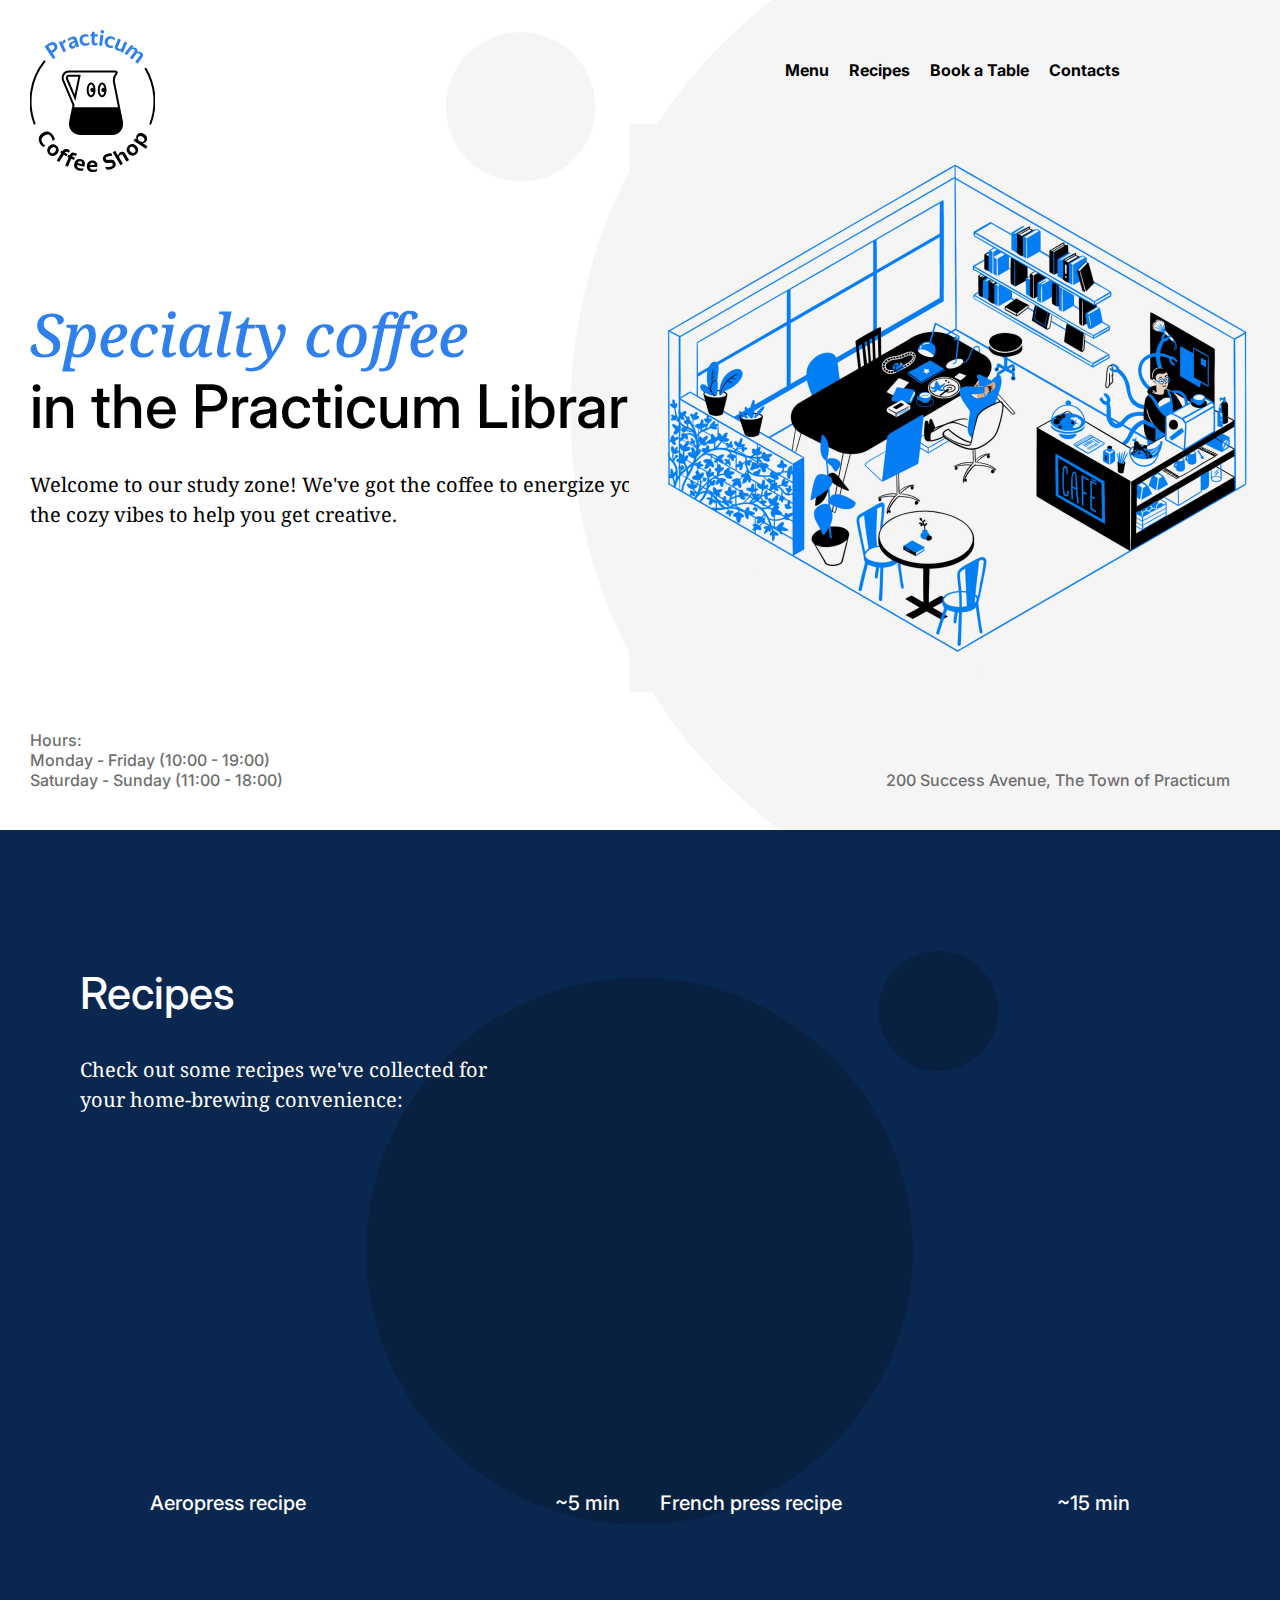
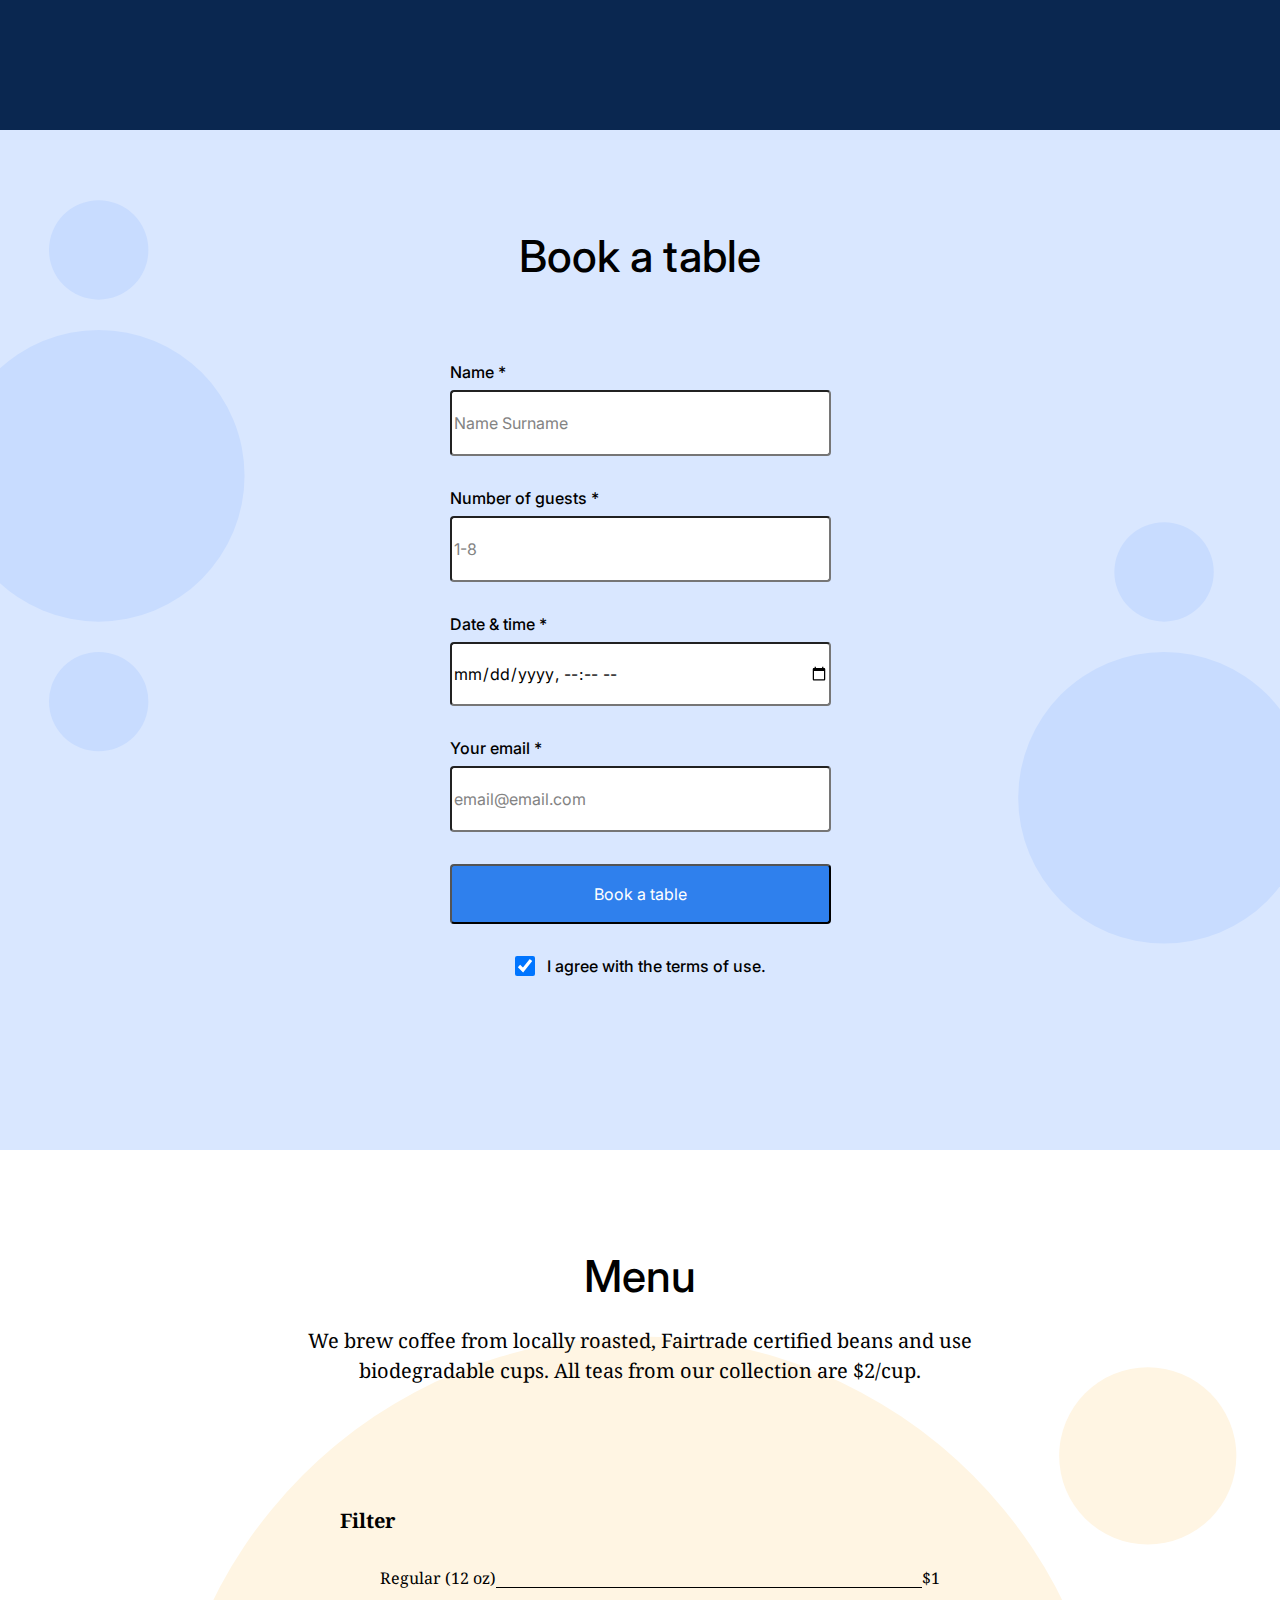
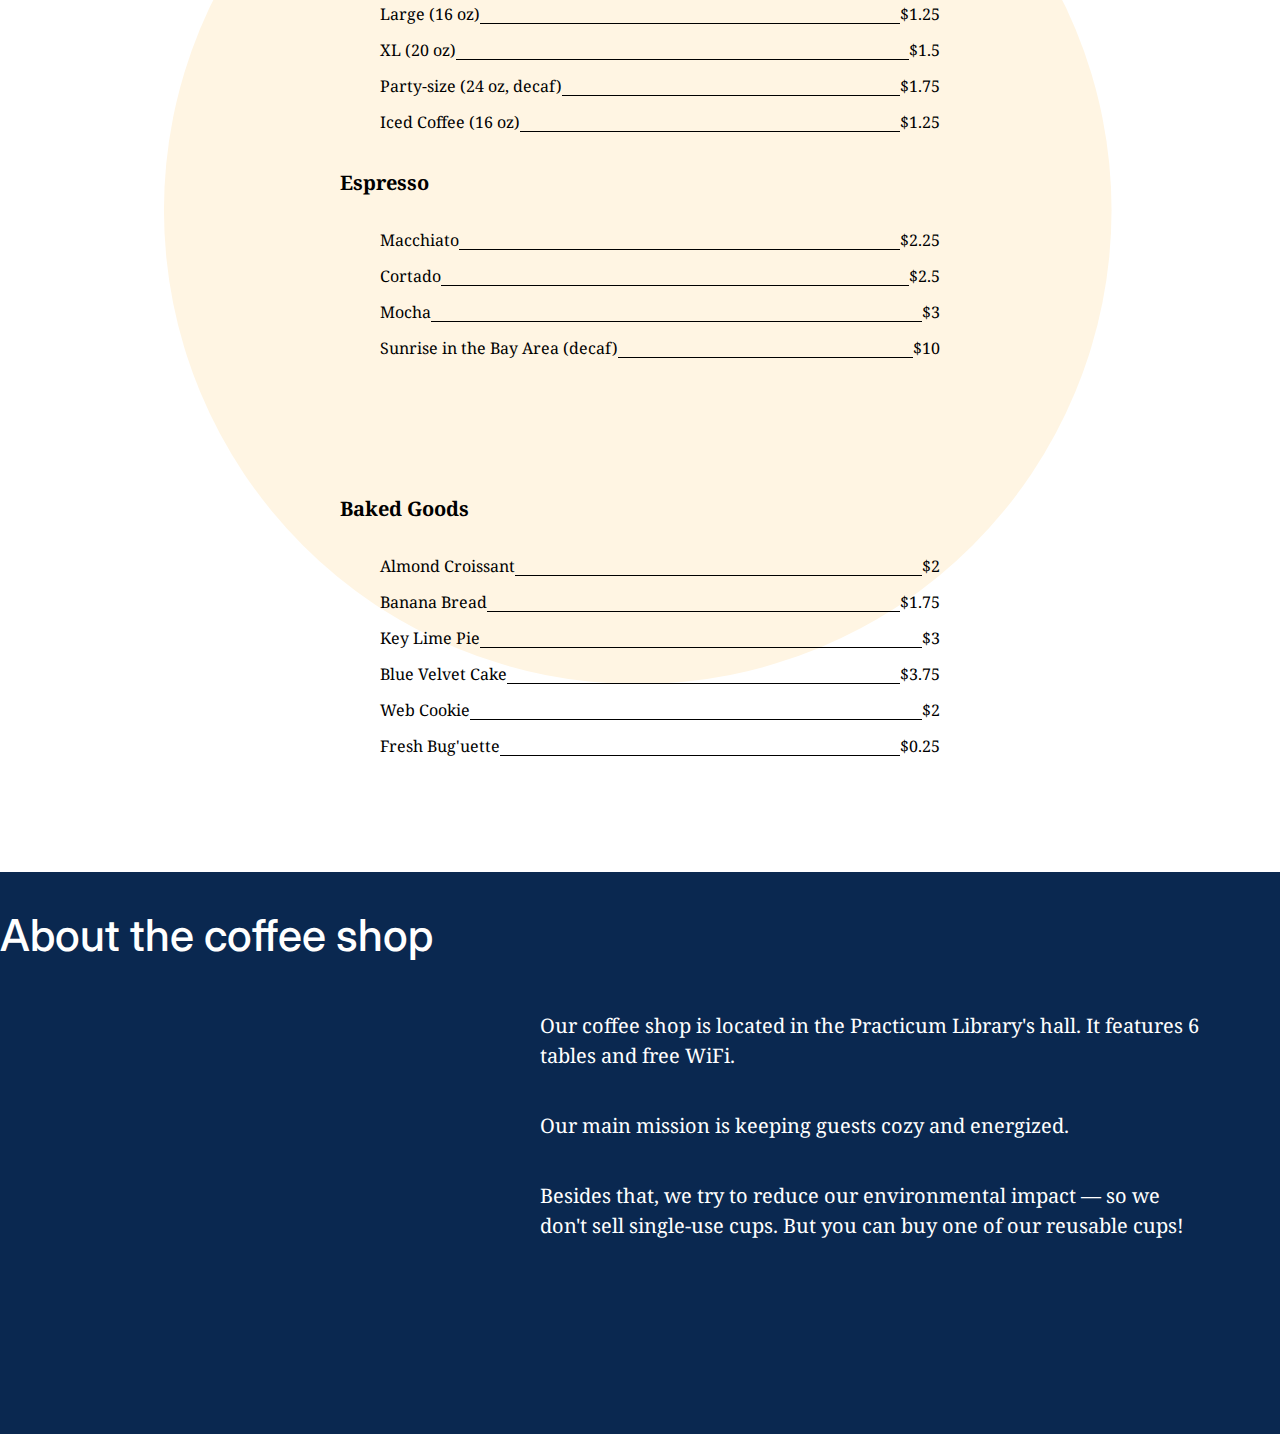
==== index.html @ 9064884d "Add about.css to project" ====
<!DOCTYPE html>
<html lang="en">
  <head>
    <meta charset="UTF-8" />
    <meta http-equiv="X-UA-Compatible" content="IE=edge" />
    <meta name="viewport" content="width=device-width, initial-scale=1.0" />
    <meta name="author" content="Kif Francis" />
    <meta name="description" content="Coffeshop website for the library" />
    <meta name="keywords" content="Coffee, Library, Tutorials" />
    <link rel="stylesheet" type="text/css" href="pages/index.css" />
    <link rel="icon" type="image/x-icon" href="./favicon.ico" />
    <link rel="preconnect" href="https://fonts.googleapis.com" />
    <link rel="preconnect" href="https://fonts.gstatic.com" crossorigin />
    <link
      href="https://fonts.googleapis.com/css2?family=Inter:wght@400;500;700&family=Noto+Serif:ital@0;1&display=swap"
      rel="stylesheet"
    />
    <title>Practicum Coffee Shop</title>
  </head>
  <body>
    <div class="page">
      <header class="header">
        <nav class="nav">
          <img
            src="./images/logo_coffee_shop.svg"
            alt="Coffee Shop Logo"
            class="logo"
          />
          <ul class="nav__links">
            <li><a href="#menu" class="nav__link">Menu</a></li>
            <li><a href="#recipes" class="nav__link">Recipes</a></li>
            <li><a href="#reservation" class="nav__link">Book a Table</a></li>
            <li><a href="#about" class="nav__link">Contacts</a></li>
          </ul>
        </nav>
        <h1 class="header__title">
          <span class="header__span-accent">Specialty&nbsp;coffee</span> in the
          Practicum Library
        </h1>
        <p class="header__description">
          Welcome to our study zone! We've got the coffee to energize you and
          the cozy vibes to help you get creative.
        </p>
        <img
          class="header__image"
          alt="Drawing of Specialty Cafe in Blue and Black"
          src="./images/inside_coffee_shop.png"
        />
        <div class="header__footer">
          <div class="header__hours">
            <p class="header__paragraph">Hours:</p>
            <p class="header__paragraph">Monday - Friday (10:00 - 19:00)</p>
            <p class="header__paragraph">Saturday - Sunday (11:00 - 18:00)</p>
          </div>
          <div class="header__address"></div>
          <p class="header__paragraph">
            200 Success Avenue, The Town of Practicum
          </p>
        </div>
      </header>
      <main class="content">
        <section class="recipes" id="recipes">
          <h2 class="recipes__title">Recipes</h2>
          <p class="recipes__subtitle">
            Check out some recipes we've collected for your home-brewing
            convenience:
          </p>

          <div class="recipes__videos">
            <div class="recipes__content">
              <iframe
                class="recipes__iframe"
                width="470"
                height="273"
                src="https://www.youtube.com/embed/j6VlT_jUVPc"
                allowfullscreen
              ></iframe>
              <div class="recipes__video-captions">
                <p class="recipes__video-caption">Aeropress recipe</p>
                <p class="recipes__video-caption">~5 min</p>
              </div>
            </div>
            <div class="recipes__content">
              <iframe
                class="recipes__iframe"
                width="470"
                height="273"
                src="https://www.youtube.com/embed/st571DYYTR8"
                allowfullscreen
              ></iframe>
              <div class="recipes__video-captions">
                <p class="recipes__video-caption">French press recipe</p>
                <p class="recipes__video-caption">~15 min</p>
              </div>
            </div>
          </div>
        </section>

        <section class="reservation" id="reservation">
          <h2 class="reservation__title">Book a table</h2>
          <form class="form reservation__form">
            <fieldset class="form__fieldset">
              <label for="name" class="form__label">Name *</label>
              <input
                class="form__input"
                type="text"
                id="name"
                name="name"
                placeholder="Name Surname"
                required
              />
            </fieldset>

            <fieldset class="form__fieldset">
              <label for="number_of_guests" class="form__label"
                >Number of guests *</label
              >
              <input
                class="form__input"
                type="number"
                id="number_of_guests"
                name="number_of_guests"
                min="1"
                max="8"
                placeholder="1-8"
                required
              />
            </fieldset>
            <fieldset class="form__fieldset">
              <label for="datetime" class="form__label">Date & time *</label>
              <input
                id="datetime"
                name="datetime"
                type="datetime-local"
                class="form__input"
                required
              />
            </fieldset>
            <fieldset class="form__fieldset">
              <label for="email" class="form__label">Your email *</label>
              <input
                class="form__input"
                type="email"
                id="email"
                name="email"
                placeholder="email@email.com"
                required
              />
            </fieldset>
            <fieldset class="form__fieldset">
              <button type="submit" class="form__button">Book a table</button>
            </fieldset>
            <fieldset class="form__fieldset">
              <label
                for="agree_terms_of_use"
                class="form__label form__label_type_checkbox"
                ><input
                  type="checkbox"
                  class="form__checkbox"
                  id="agree_terms_of_use"
                  name="agree_terms_of_use"
                  checked
                />
                I agree with the terms of use.
              </label>
            </fieldset>
          </form>
        </section>

        <section class="menu" id="menu">
          <h2 class="menu__title menu__titles">Menu</h2>
          <p class="menu__subtitle menu__titles">
            We brew coffee from locally roasted, Fairtrade certified beans and
            use biodegradable cups. All teas from our collection are $2/cup.
          </p>
          <div class="menu__cards">
            <div class="card">
              <h3 class="card__title">Filter</h3>
              <ul>
                <li class="card__list-item">
                  Regular (12 oz)
                  <span class="card__list-divider"></span>
                  $1
                </li>
                <li class="card__list-item">
                  Large (16 oz) <span class="card__list-divider"></span>
                  $1.25
                </li>
                <li class="card__list-item">
                  XL (20 oz) <span class="card__list-divider"></span>
                  $1.5
                </li>
                <li class="card__list-item">
                  Party-size (24 oz, decaf)
                  <span class="card__list-divider"></span>
                  $1.75
                </li>
                <li class="card__list-item">
                  Iced Coffee (16 oz) <span class="card__list-divider"></span>
                  $1.25
                </li>
              </ul>
            </div>
            <div class="card">
              <h3 class="card__title">Espresso</h3>
              <ul>
                <li class="card__list-item">
                  Macchiato<span class="card__list-divider"></span>
                  $2.25
                </li>
                <li class="card__list-item">
                  Cortado<span class="card__list-divider"></span>
                  $2.5
                </li>
                <li class="card__list-item">
                  Mocha<span class="card__list-divider"></span>
                  $3
                </li>
                <li class="card__list-item">
                  Sunrise in the Bay Area (decaf)<span
                    class="card__list-divider"
                  ></span>
                  $10
                </li>
              </ul>
            </div>
            <div class="card">
              <h3 class="card__title">Baked Goods</h3>
              <ul>
                <li class="card__list-item">
                  Almond Croissant <span class="card__list-divider"></span>
                  $2
                </li>
                <li class="card__list-item">
                  Banana Bread <span class="card__list-divider"></span>
                  $1.75
                </li>
                <li class="card__list-item">
                  Key Lime Pie <span class="card__list-divider"></span>
                  $3
                </li>
                <li class="card__list-item">
                  Blue Velvet Cake<span class="card__list-divider"></span>
                  $3.75
                </li>
                <li class="card__list-item">
                  Web Cookie<span class="card__list-divider"></span>
                  $2
                </li>
                <li class="card__list-item">
                  Fresh Bug'uette<span class="card__list-divider"></span>
                  $0.25
                </li>
              </ul>
            </div>
          </div>
        </section>

        <section class="about" id="about">
          <h2 class="about__title">About the coffee shop</h2>
          <div class="about__content">
            <p class="about__paragraph">
              Our coffee shop is located in the Practicum Library's hall. It
              features 6 tables and free WiFi.
            </p>

            <p class="about__paragraph">
              Our main mission is keeping guests cozy and energized.
            </p>

            <p class="about__paragraph">
              Besides that, we try to reduce our environmental impact — so we
              don't sell single-use cups. But you can buy one of our reusable
              cups!
            </p>
          </div>
        </section>
      </main>
      <footer class="footer"></footer>
    </div>
  </body>
</html>
---- pages/index.css ----
@import url("../vendor/normalize.css");
@import url("../blocks/page.css");
@import url("../blocks/header.css");
@import url("../blocks/logo.css");
@import url("../blocks/nav.css");
@import url("../blocks/recipes.css");
@import url("../blocks/reservation.css");
@import url("../blocks/form.css");
@import url("../blocks/card.css");
@import url("../blocks/menu.css");
@import url("../blocks/about.css");
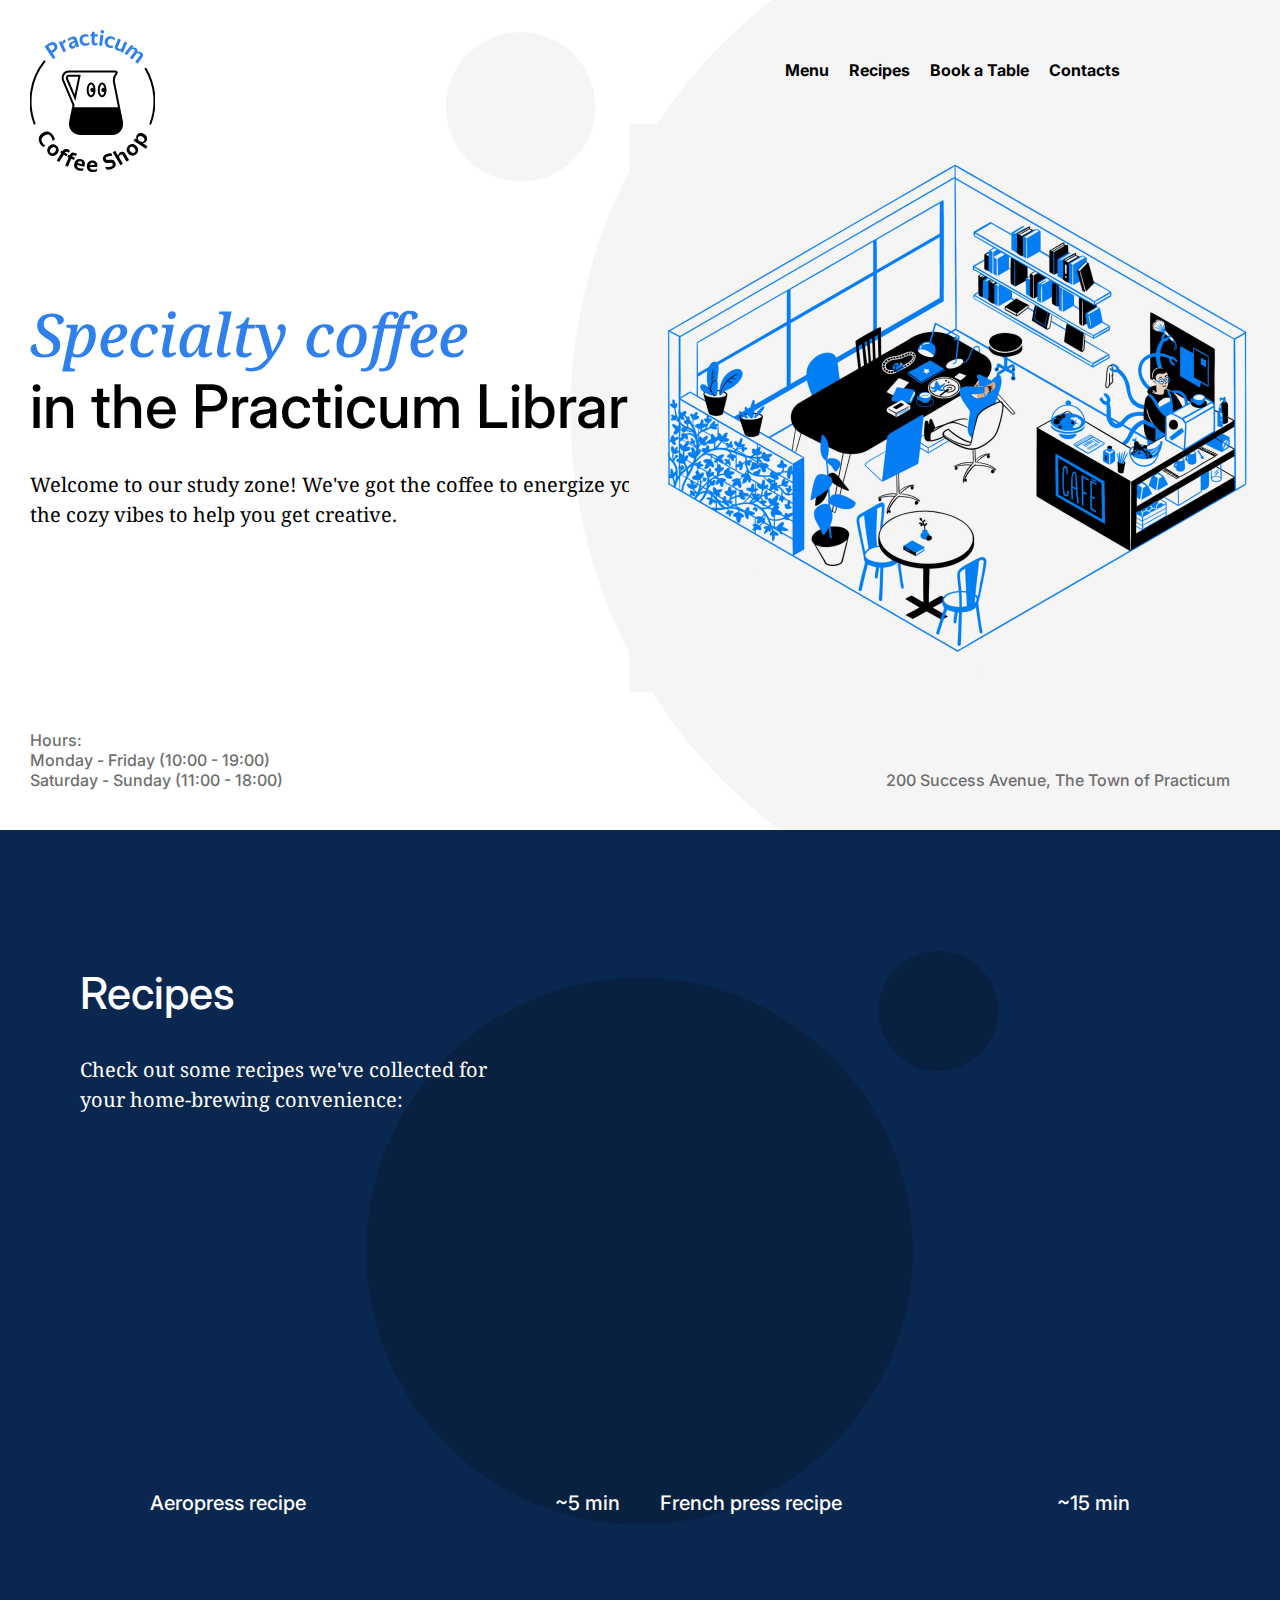
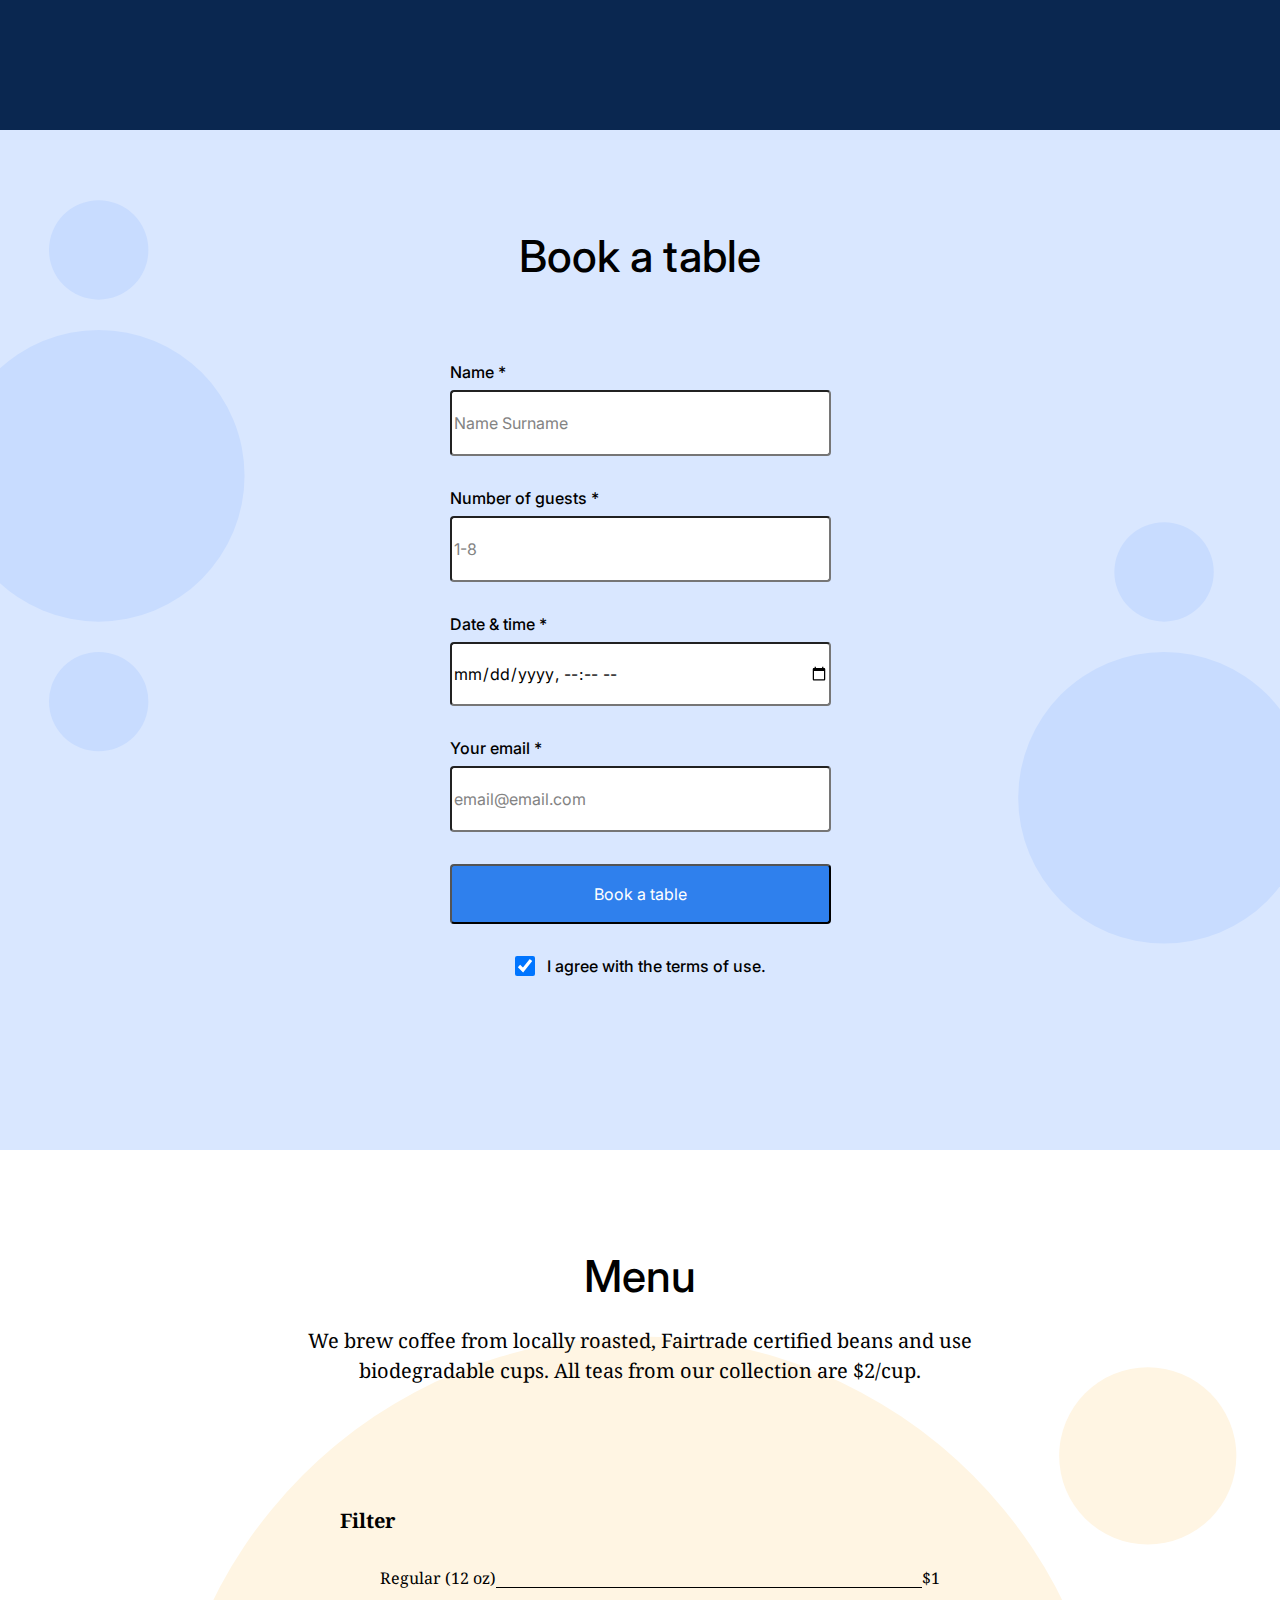
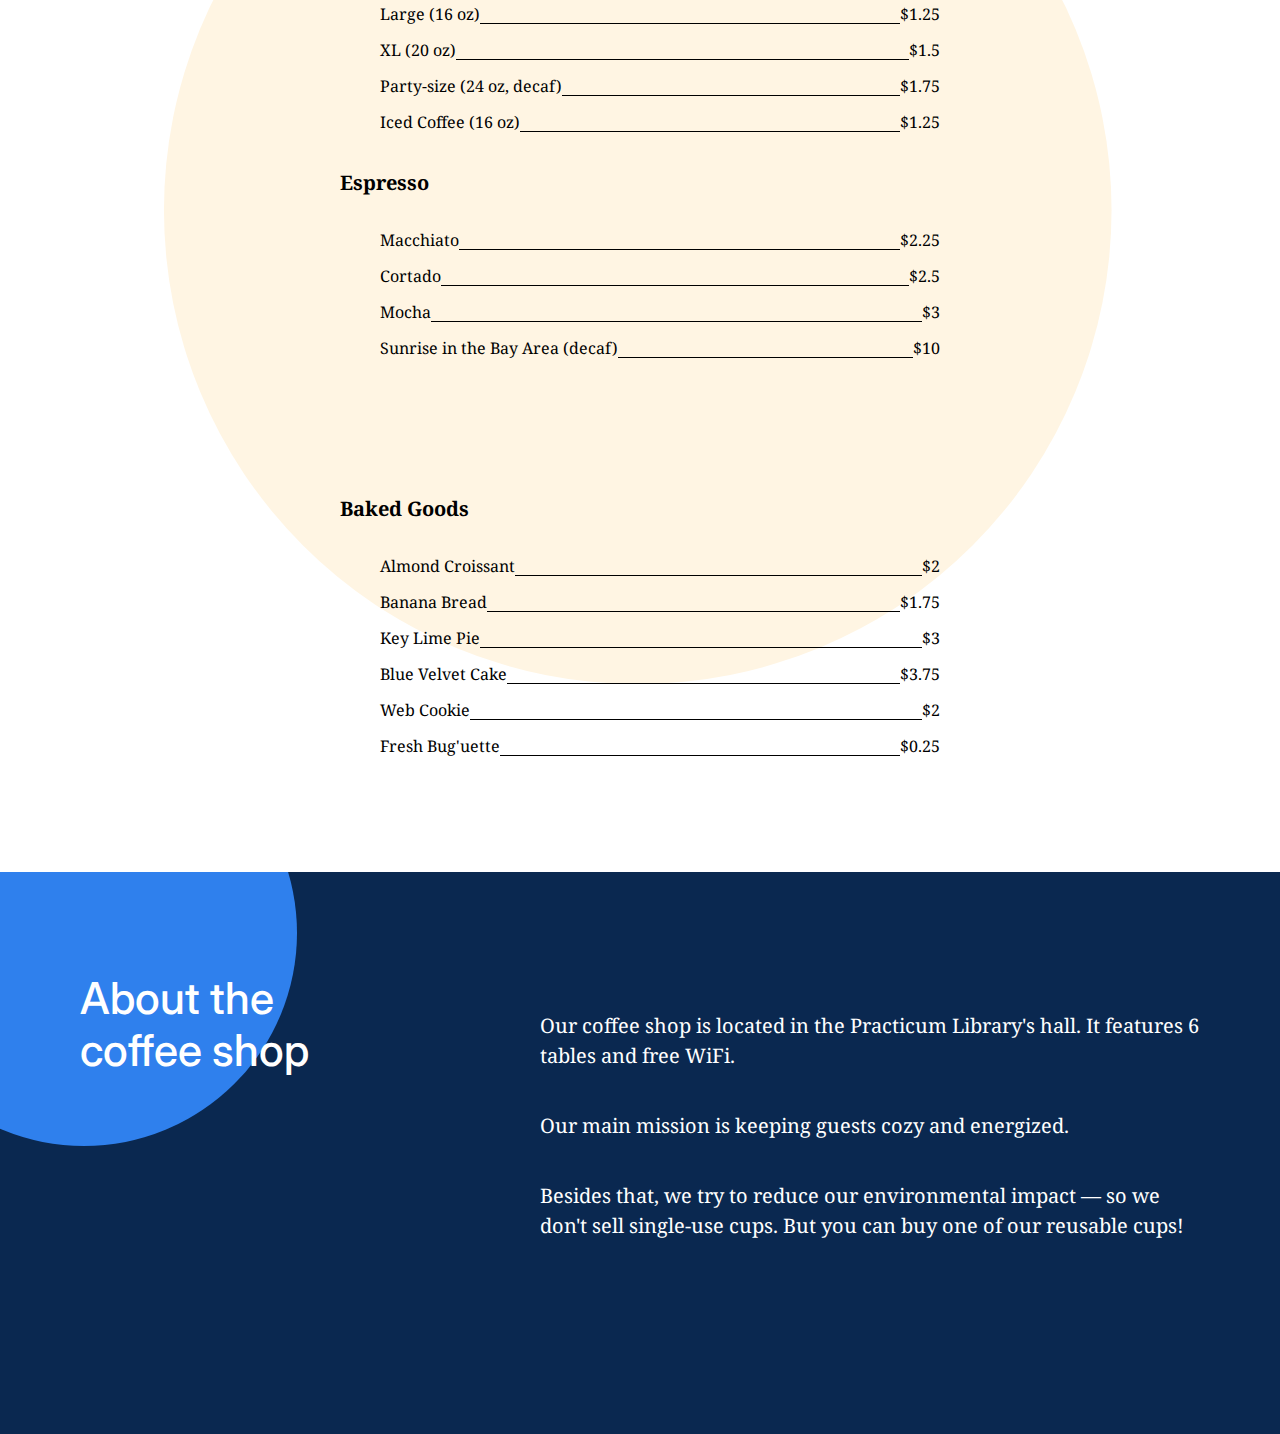
==== commit a9caec65: "Add blue circle to about.css" ====
--- a/index.html
+++ b/index.html
@@ -274,6 +274,7 @@
               cups!
             </p>
           </div>
+          <div class="about__circle"></div>
         </section>
       </main>
       <footer class="footer"></footer>
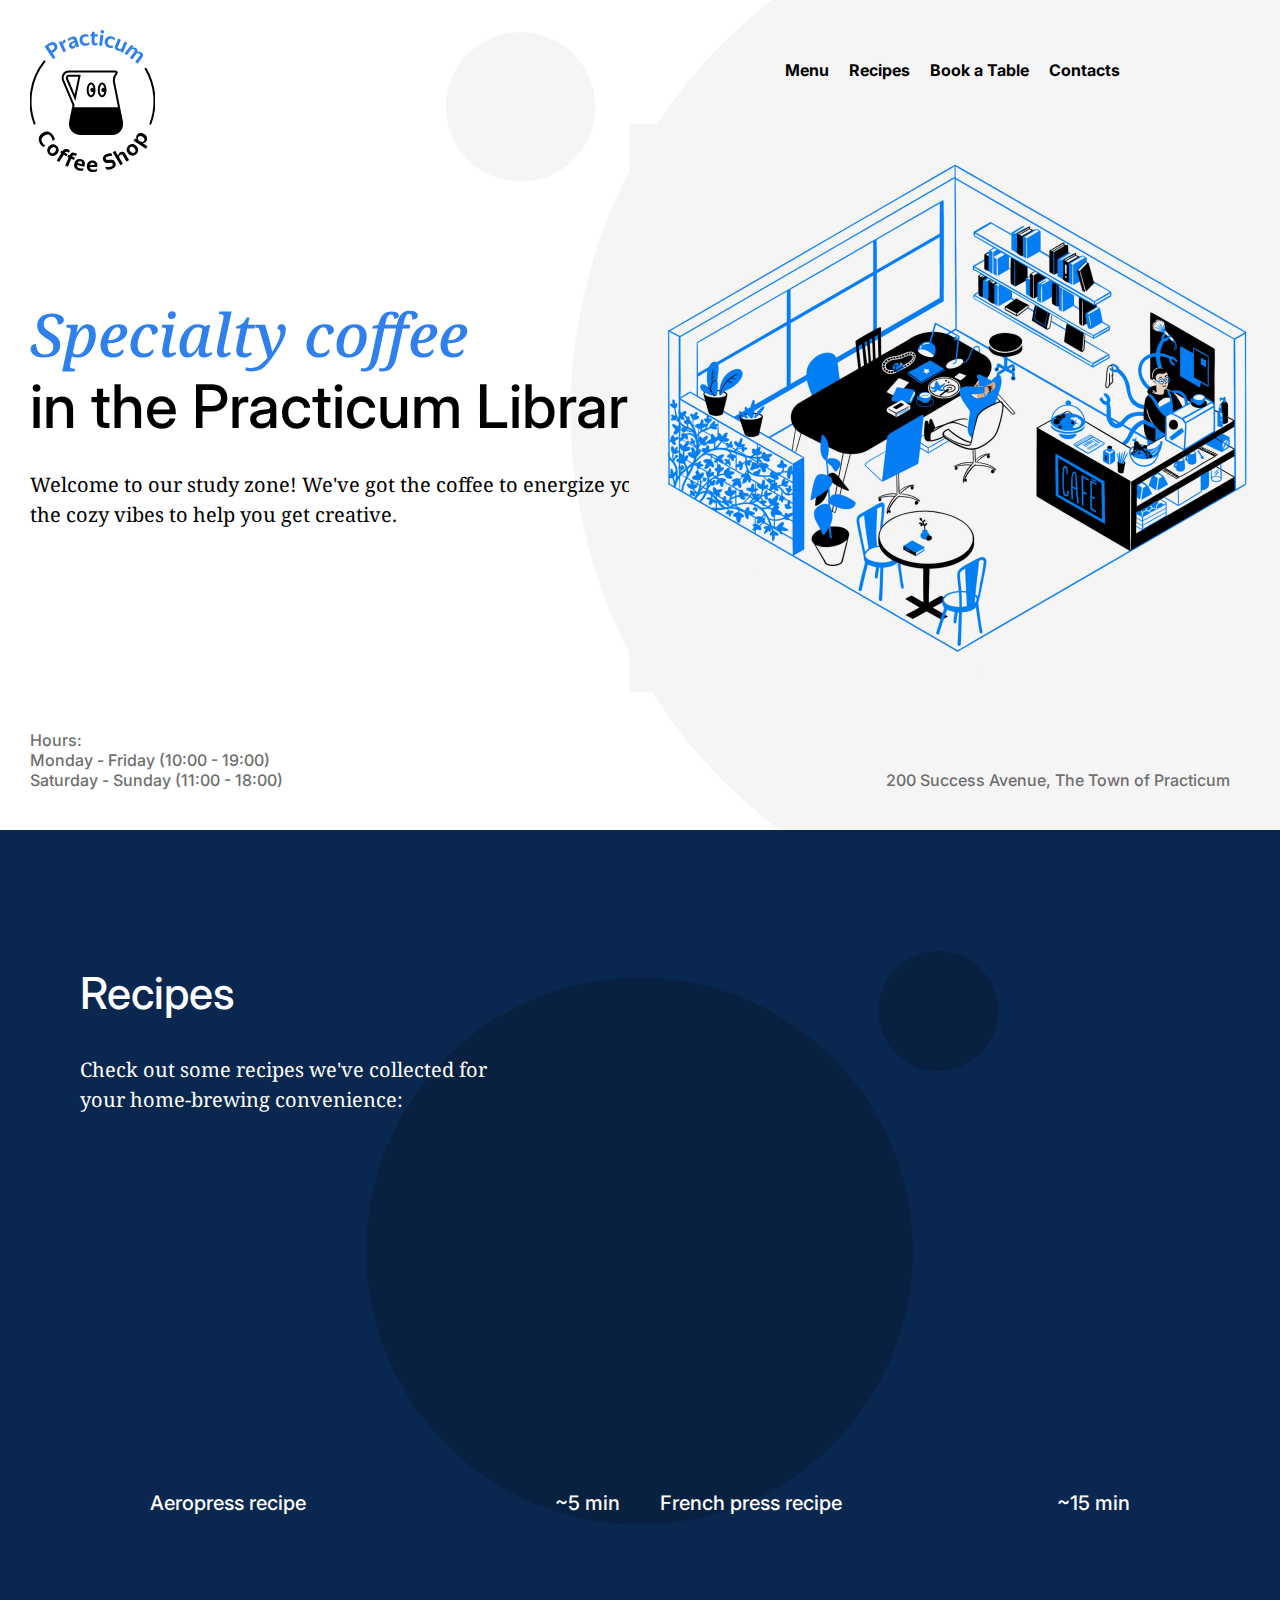
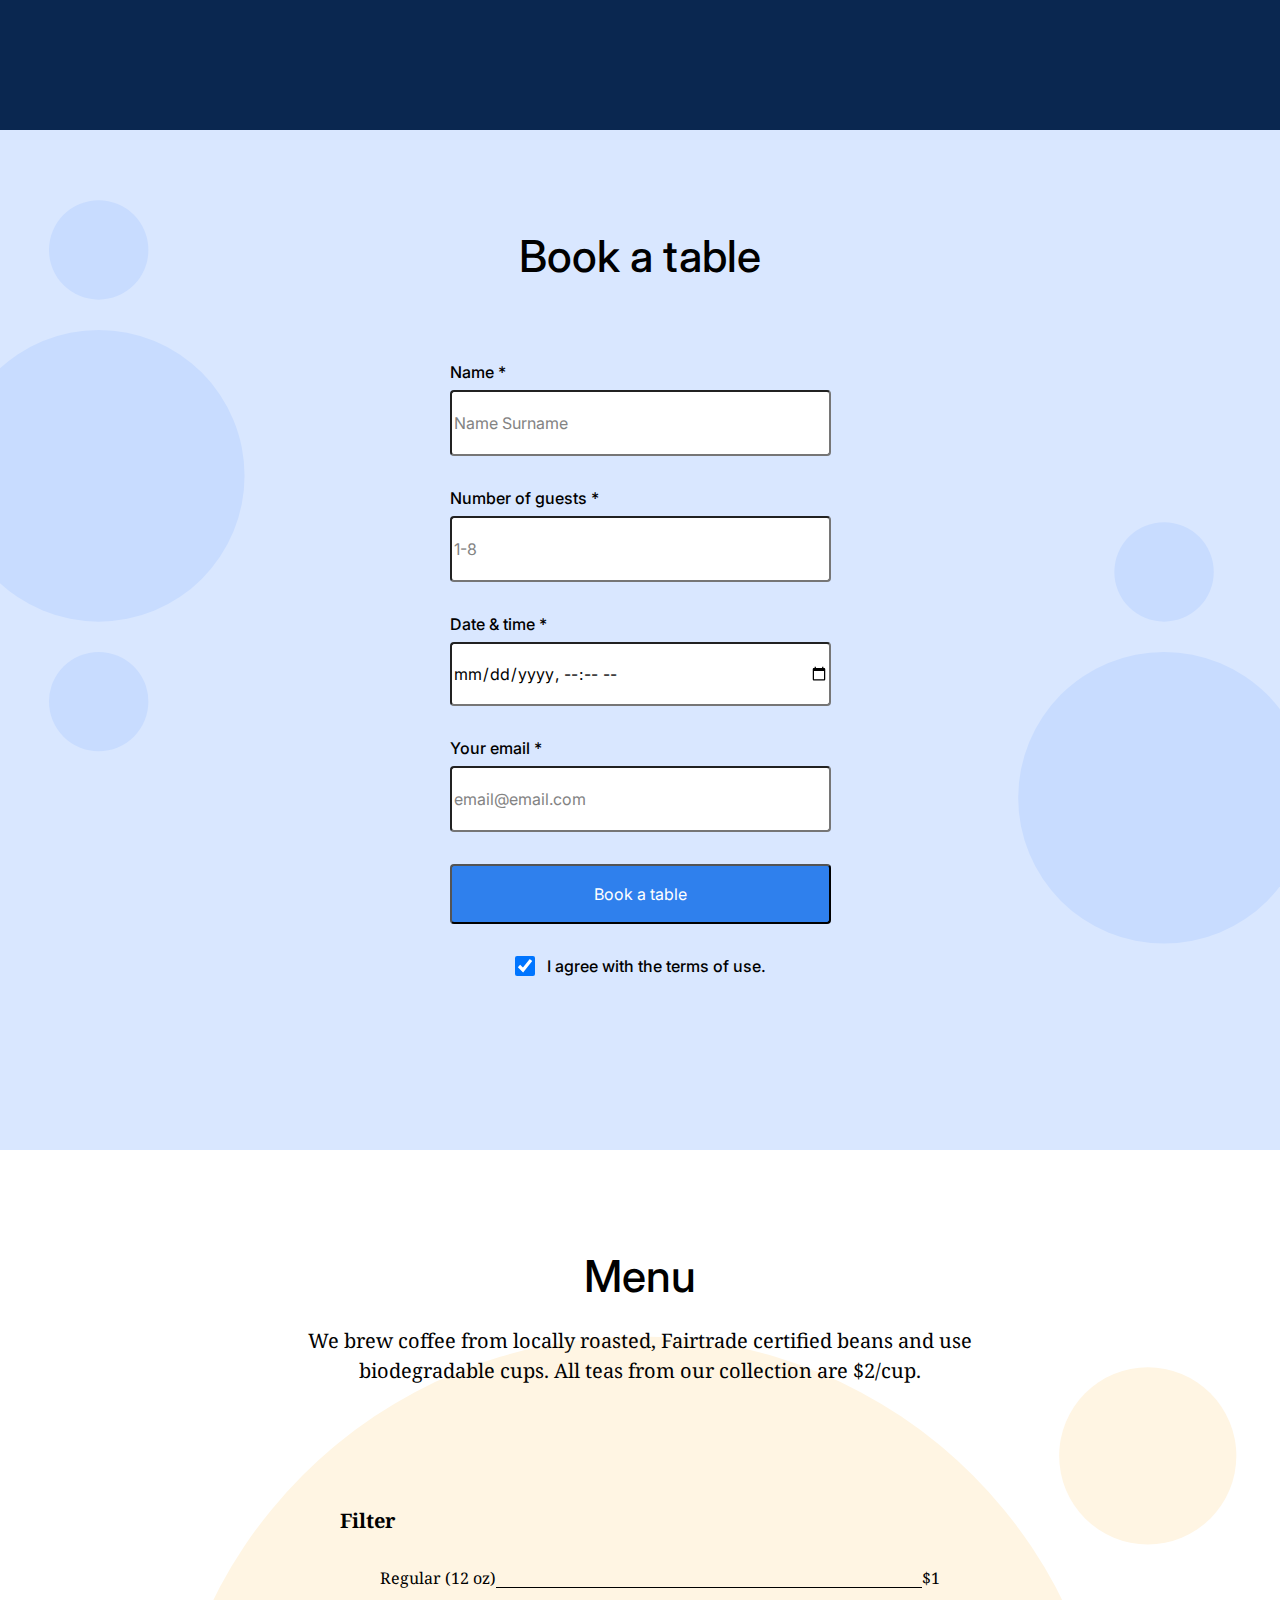
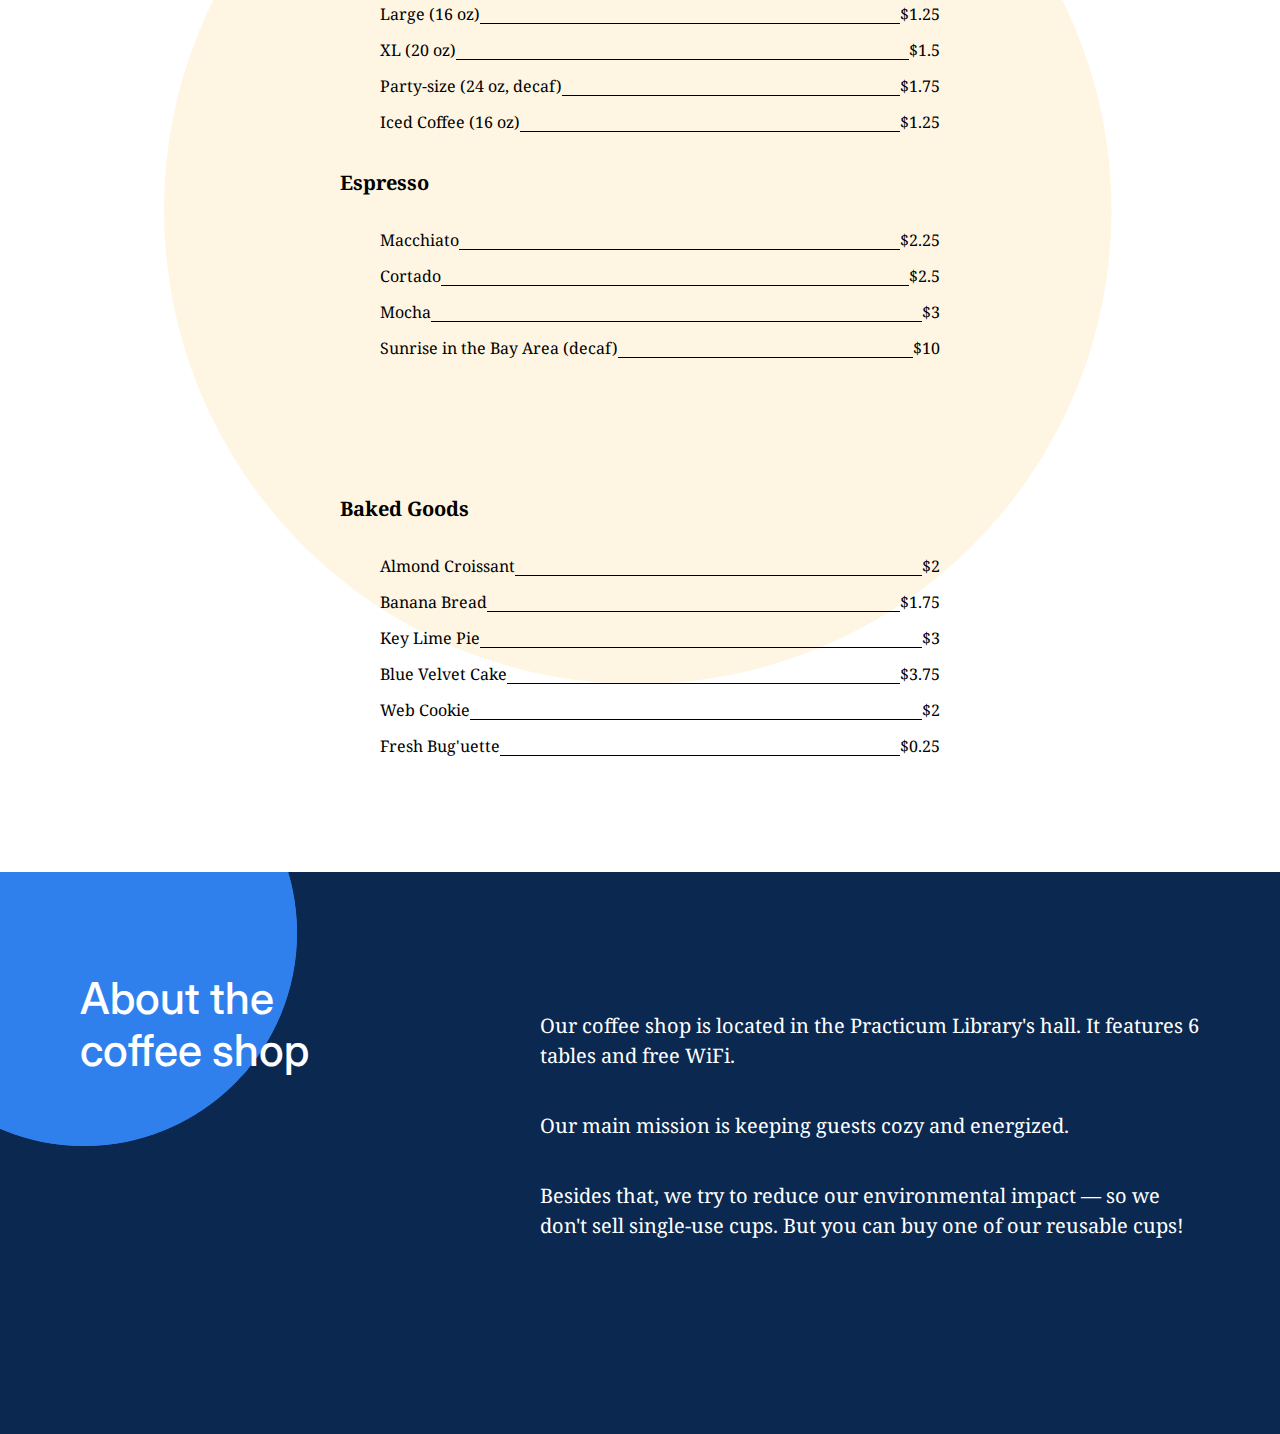
==== commit cf330c8f: "Add animation to blue circle on about page" ====
--- a/index.html
+++ b/index.html
@@ -275,6 +275,7 @@
             </p>
           </div>
           <div class="about__circle"></div>
+          <div class="about__circle about__circle_animation_blurred"></div>
         </section>
       </main>
       <footer class="footer"></footer>
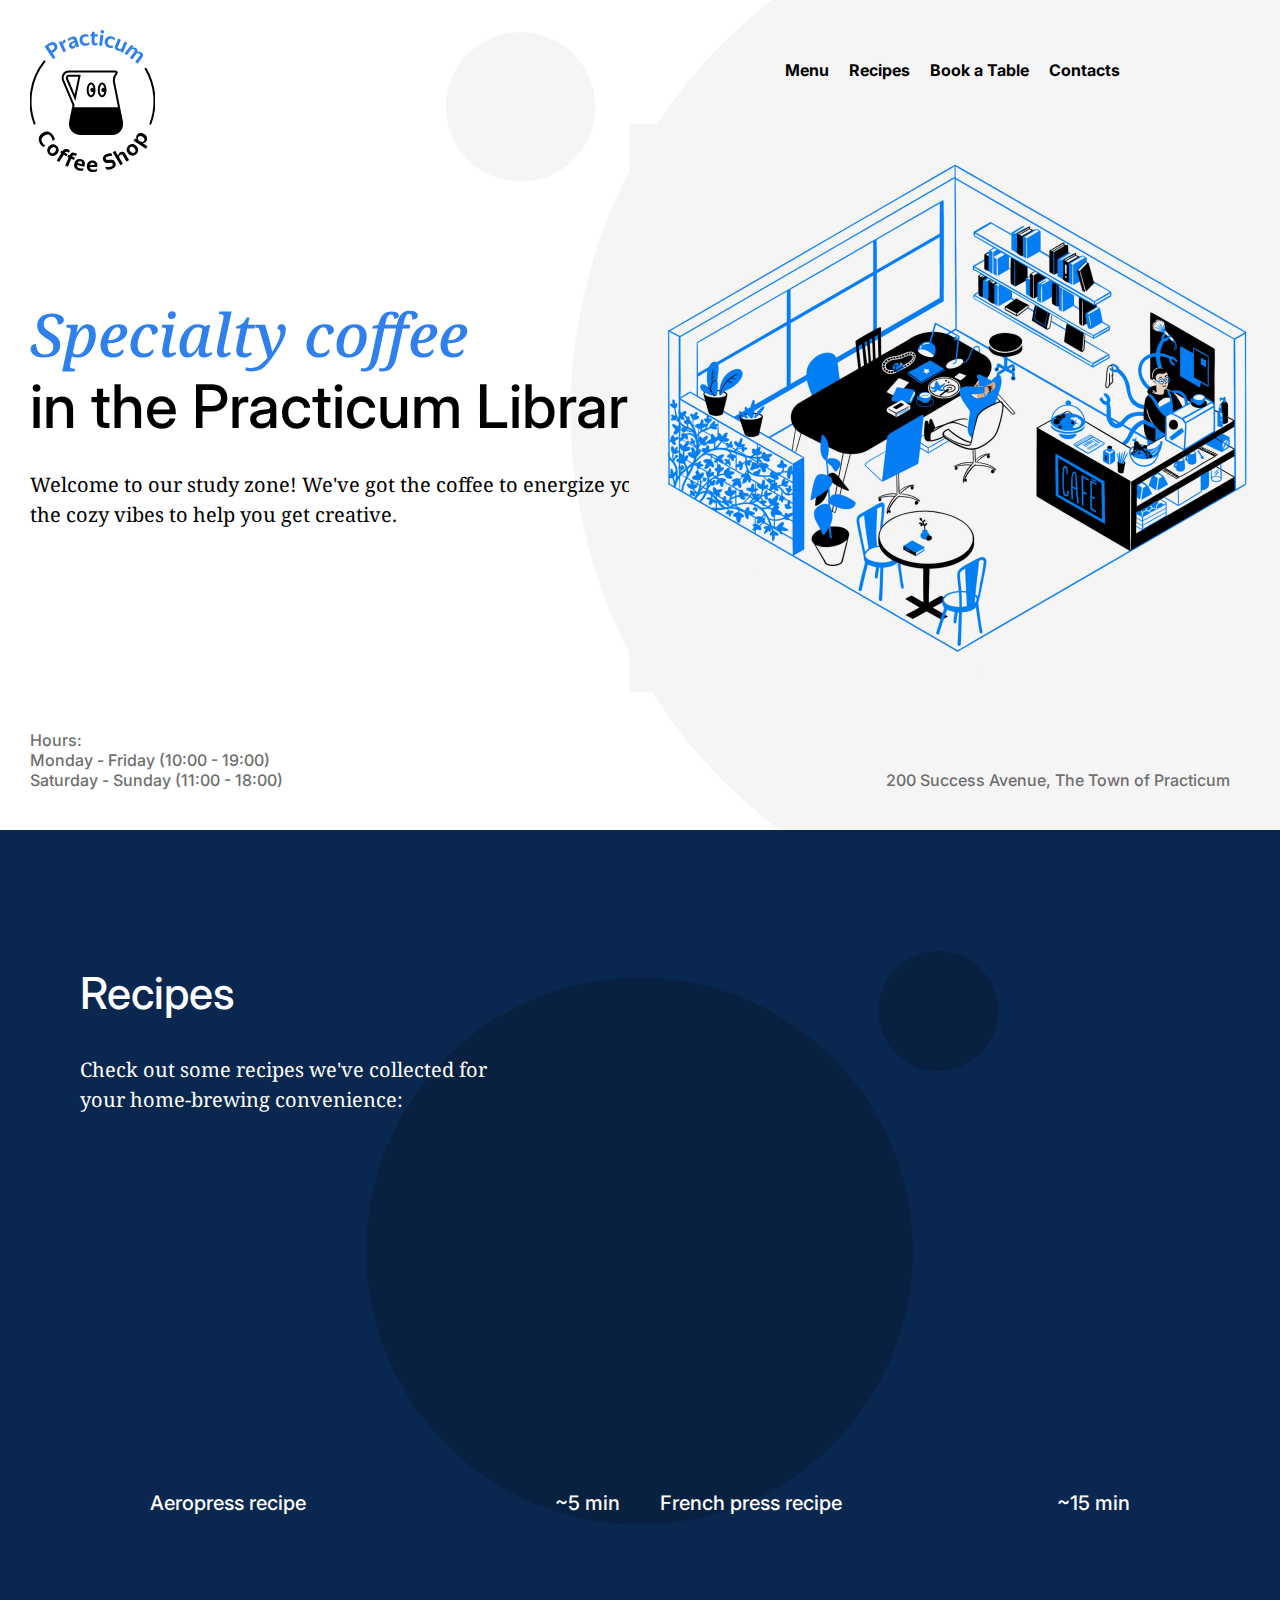
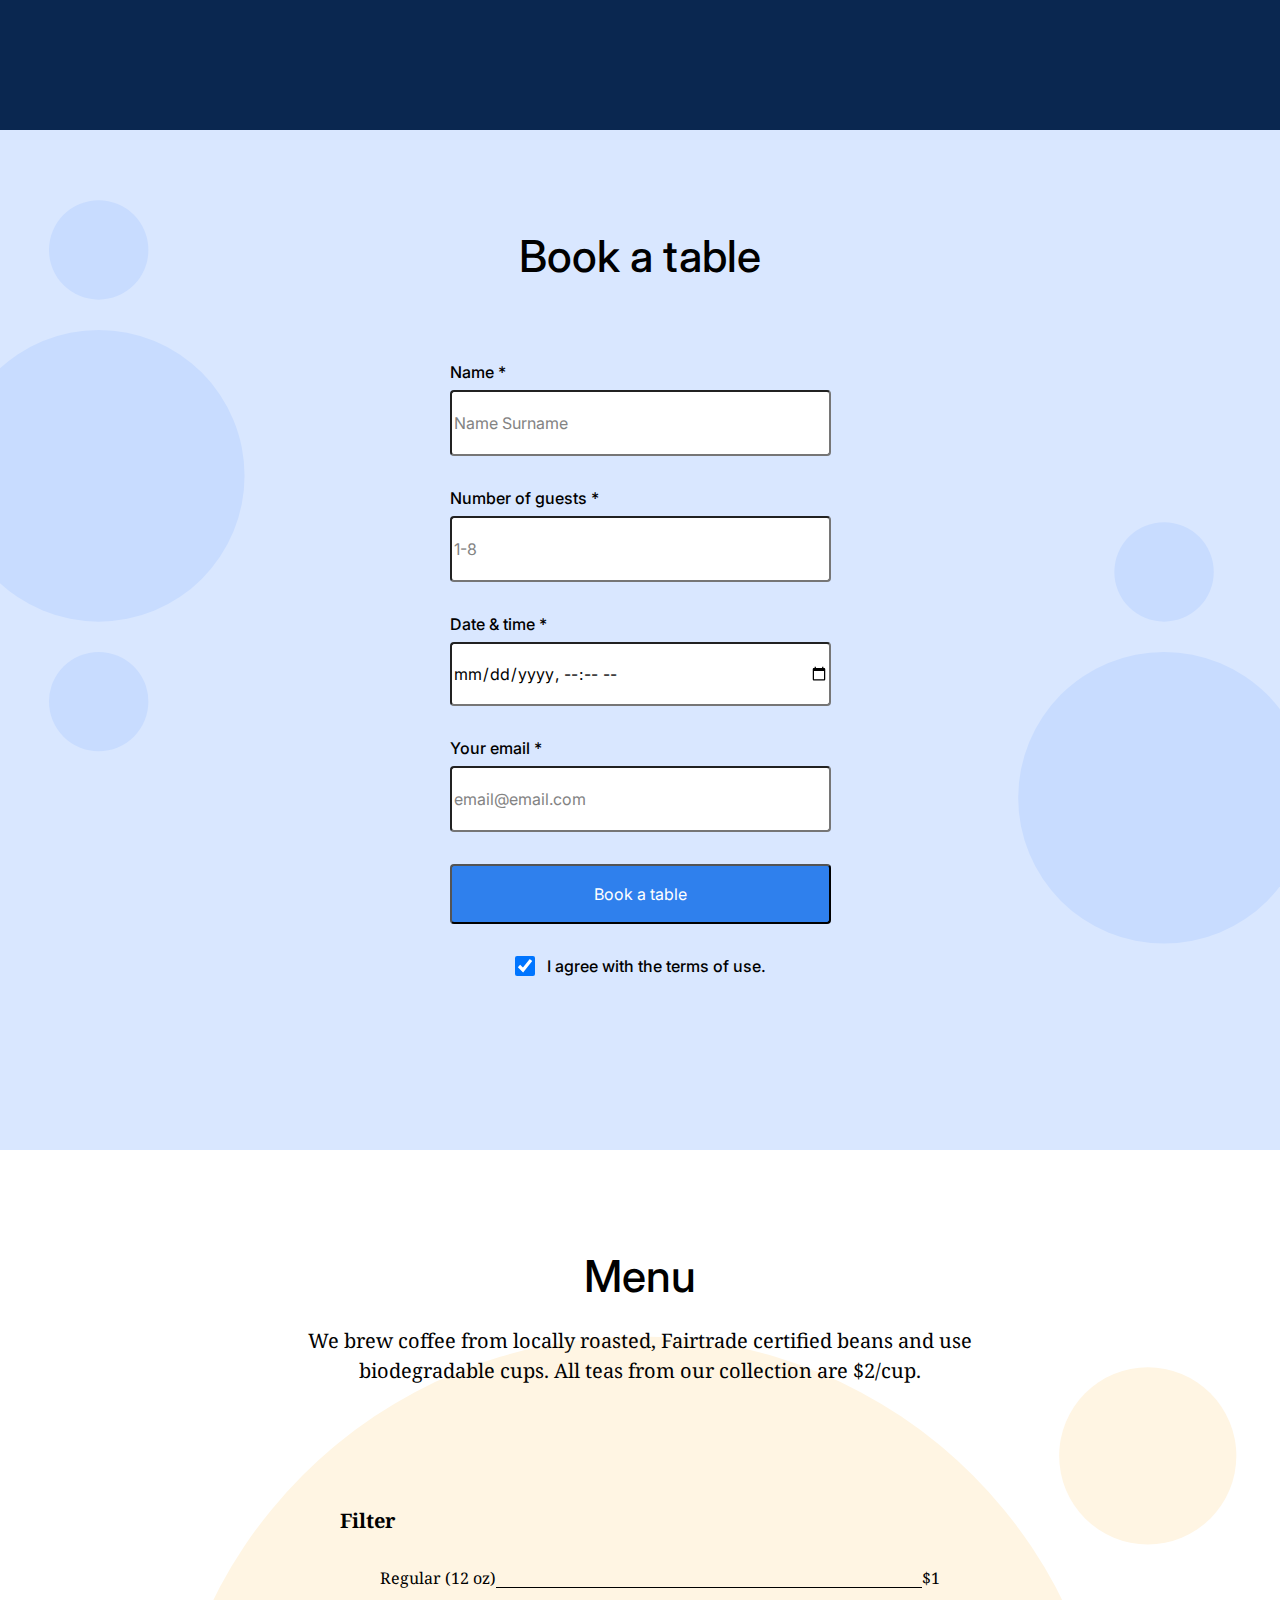
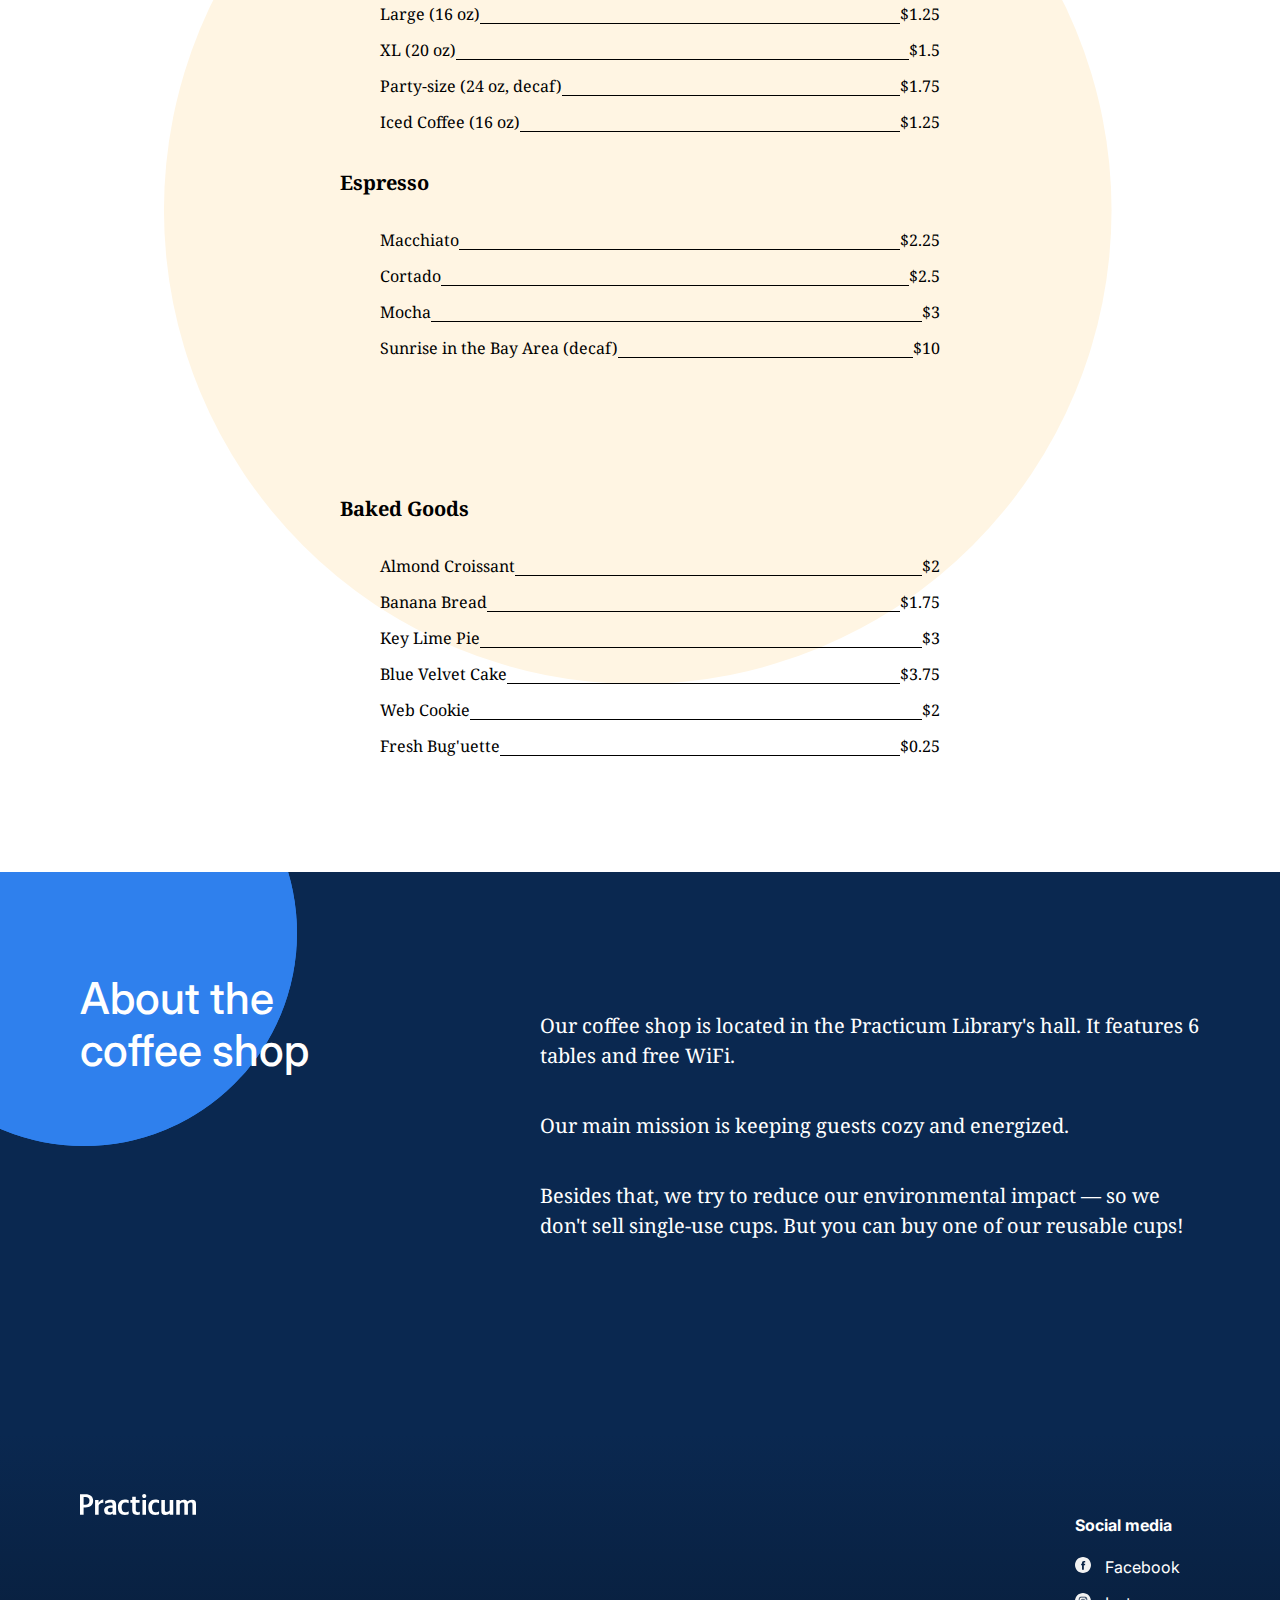
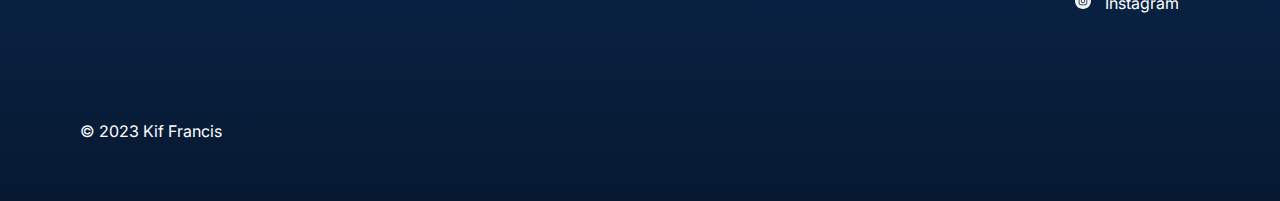
==== commit fd04017f: "Add footer to website" ====
--- a/index.html
+++ b/index.html
@@ -278,7 +278,38 @@
           <div class="about__circle about__circle_animation_blurred"></div>
         </section>
       </main>
-      <footer class="footer"></footer>
+
+      <footer class="footer" id="contacts">
+        <div class="footer__content">
+          <img
+            src="./images/practicum_logo.svg"
+            class="footer__logo"
+            alt="Practicum footer logo"
+          />
+          <div>
+            <h4 class="footer__social-heading">Social media</h4>
+            <ul class="footer__list">
+              <li class="footer__list-item">
+                <img
+                  src="./images/facebook_white.svg"
+                  class="footer__social-icon"
+                  alt="facebook icon"
+                />
+                <a href="#" class="footer__social-link">Facebook</a>
+              </li>
+              <li class="footer__list-item">
+                <img
+                  src="./images/instagram_white.svg"
+                  class="footer__social-icon"
+                  alt="instagram icon"
+                />
+                <a href="#" class="footer__social-link">Instagram</a>
+              </li>
+            </ul>
+          </div>
+        </div>
+        <p class="footer__copyright">&copy; 2023 Kif Francis</p>
+      </footer>
     </div>
   </body>
 </html>
--- a/pages/index.css
+++ b/pages/index.css
@@ -9,3 +9,4 @@
 @import url("../blocks/card.css");
 @import url("../blocks/menu.css");
 @import url("../blocks/about.css");
+@import url("../blocks/footer.css");
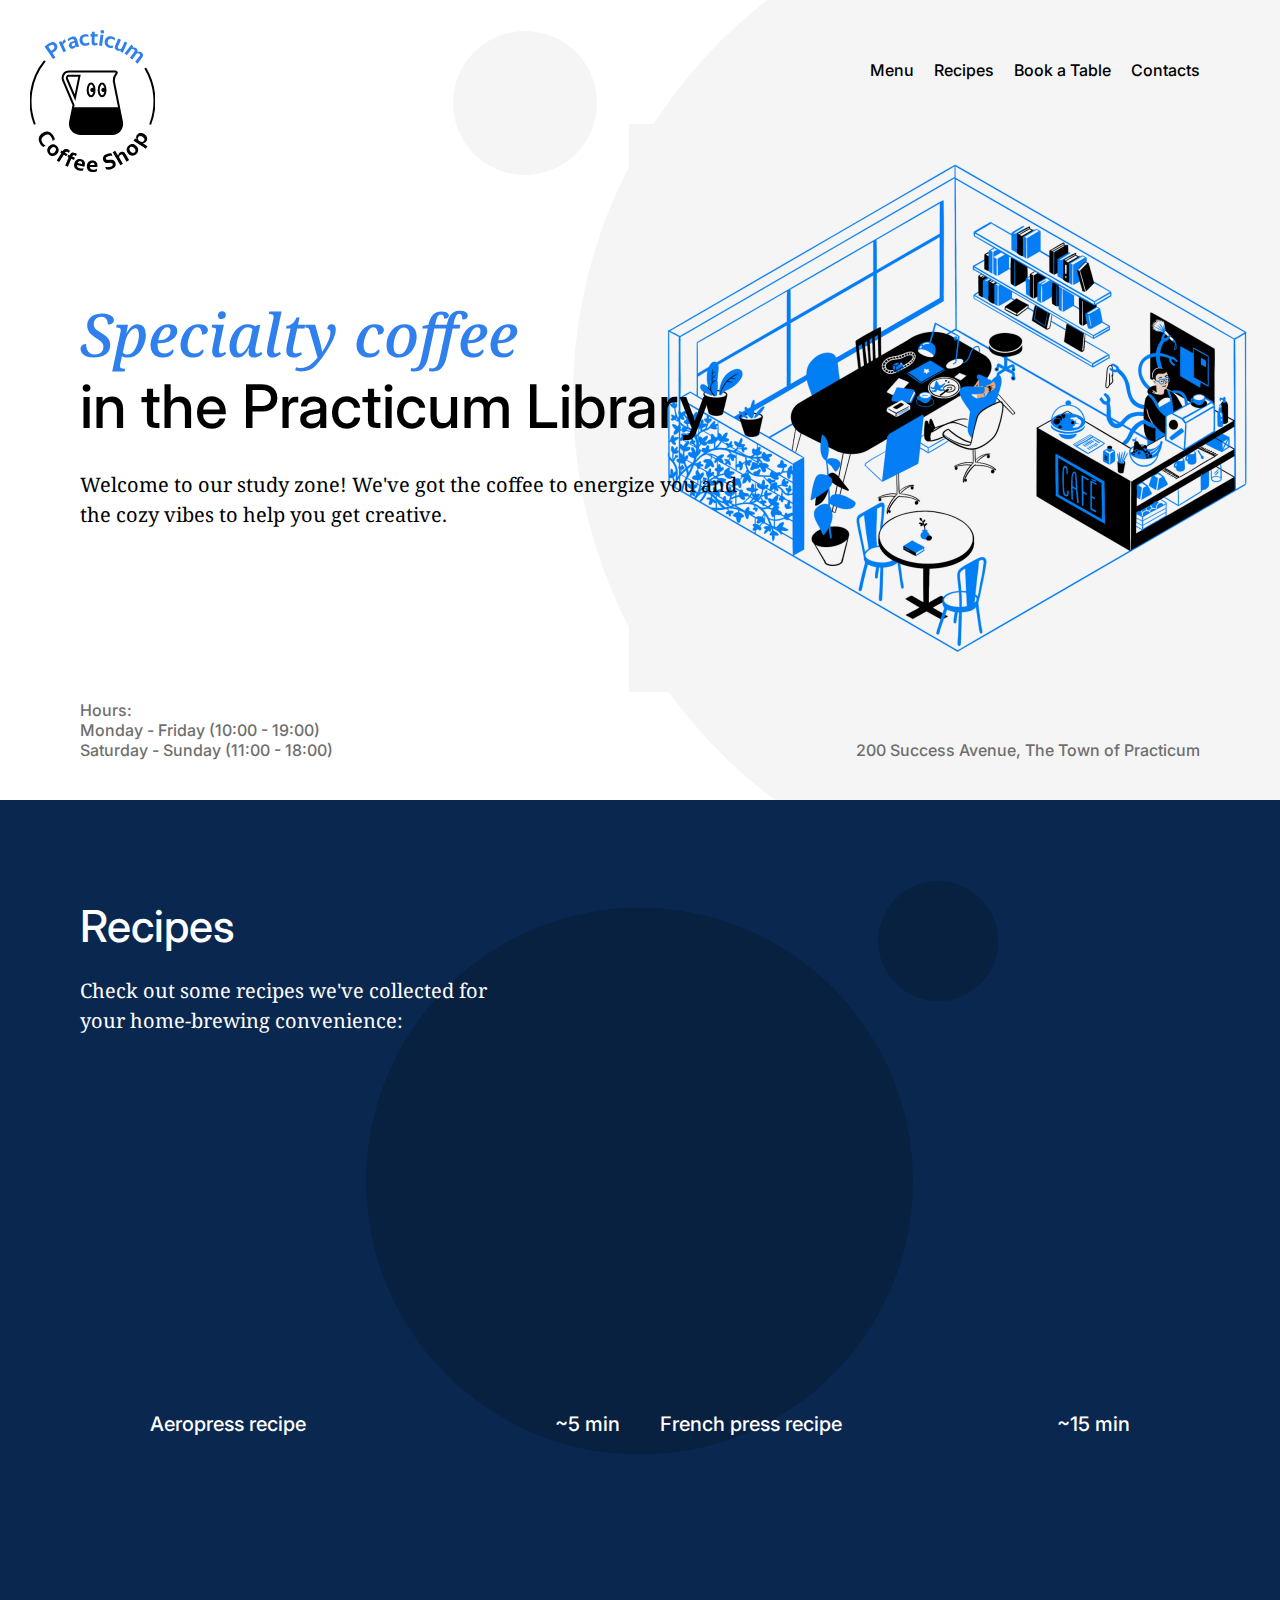
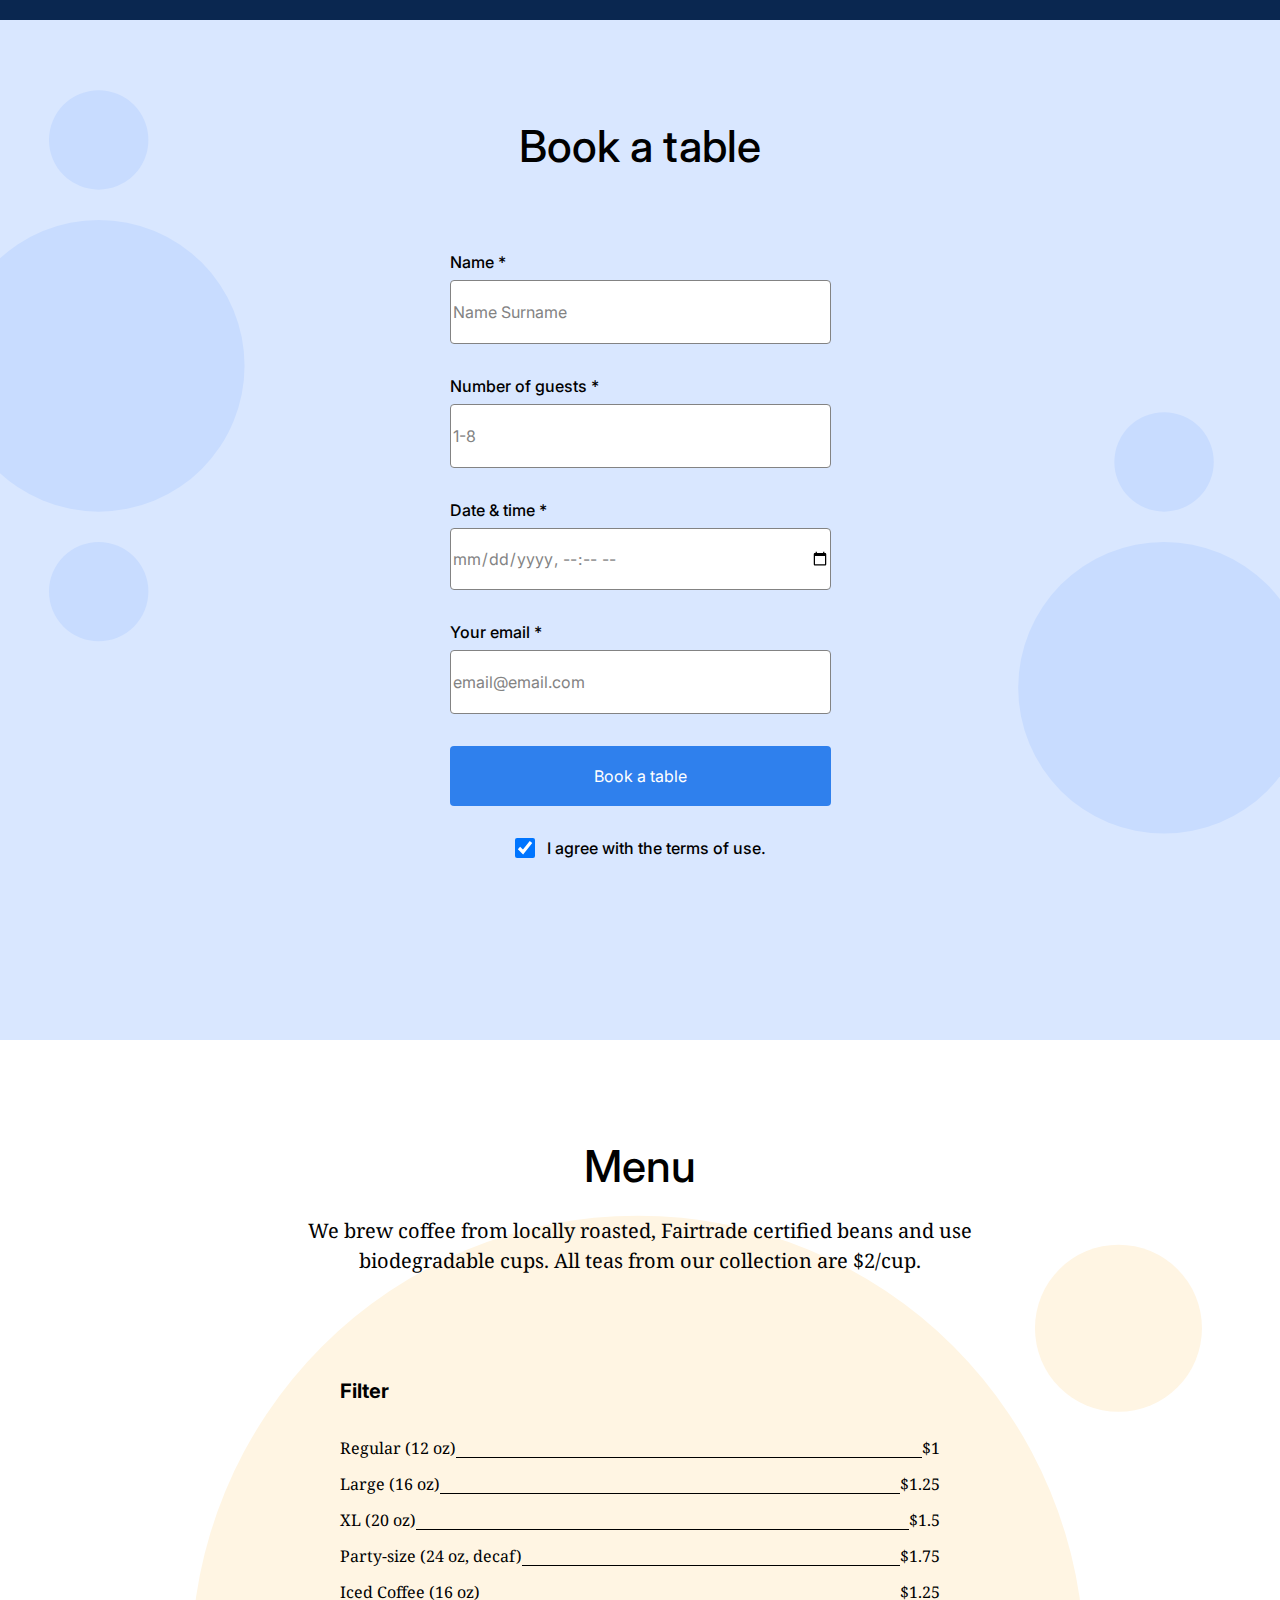
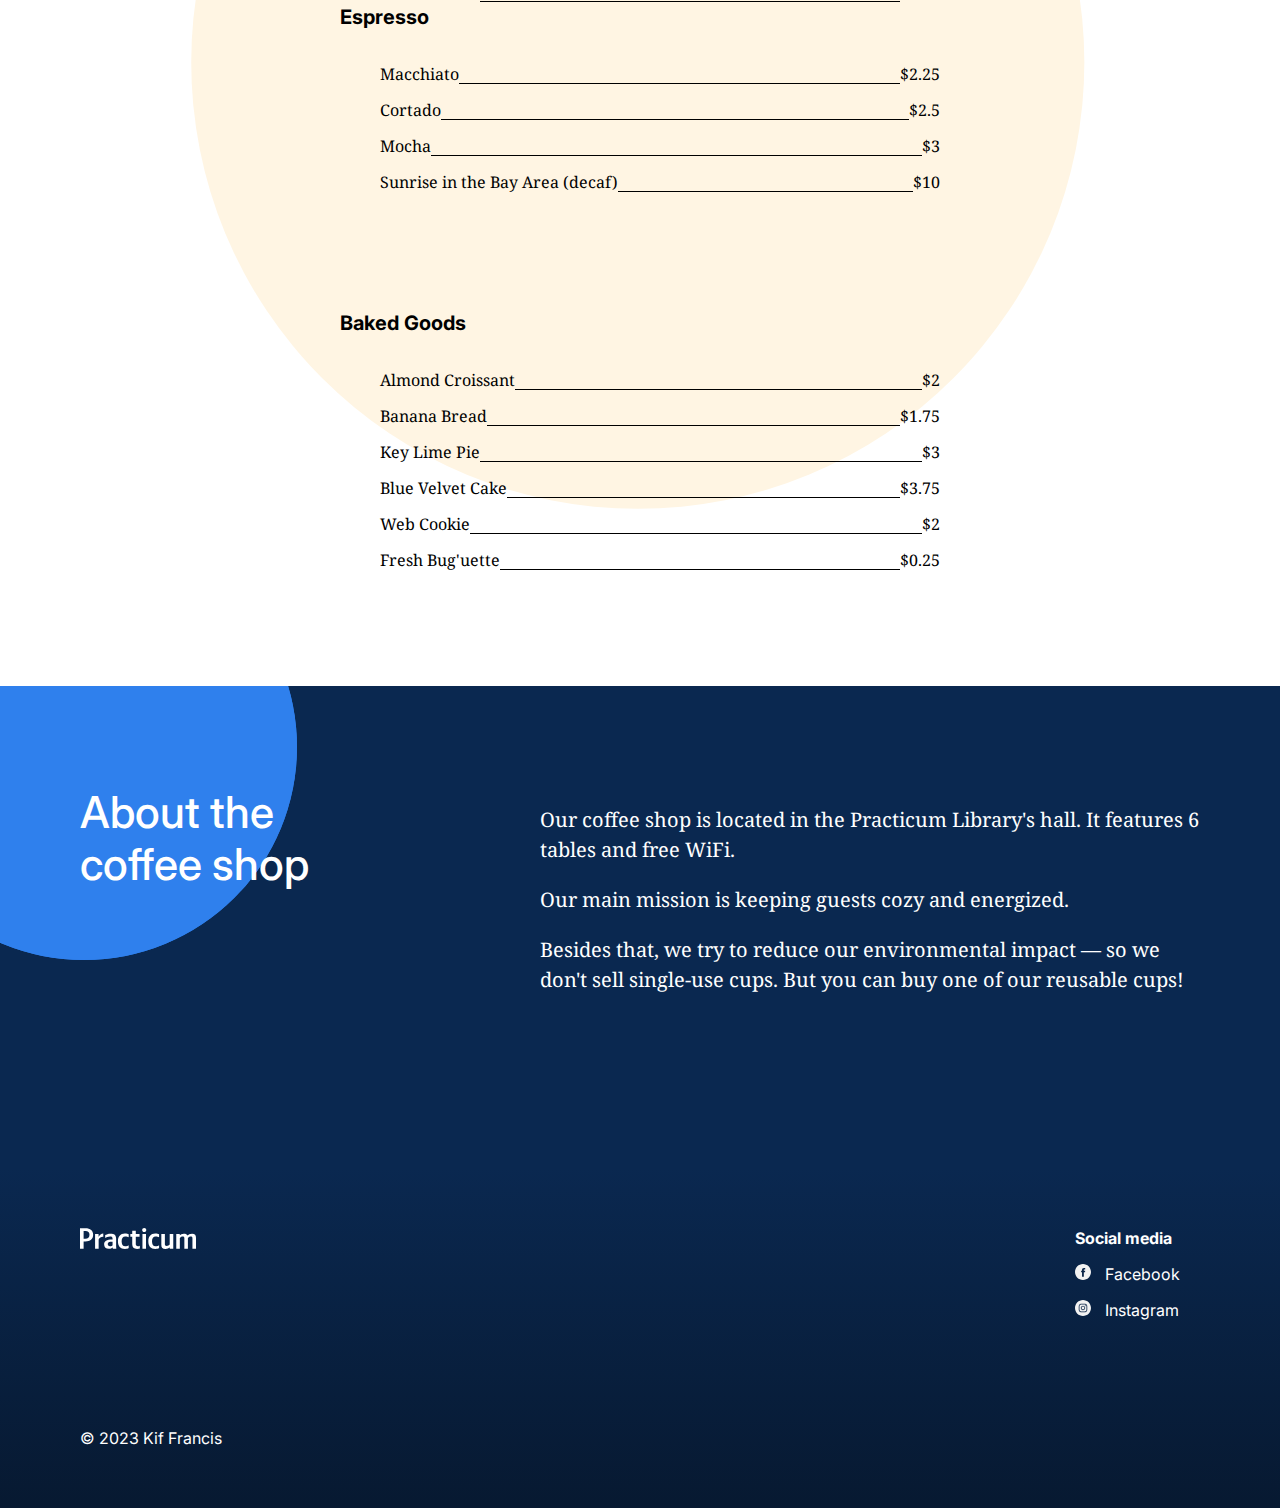
==== commit e48568ca: "Made corrections for review--mostly margin adjustments" ====
--- a/index.html
+++ b/index.html
@@ -52,7 +52,6 @@
             <p class="header__paragraph">Monday - Friday (10:00 - 19:00)</p>
             <p class="header__paragraph">Saturday - Sunday (11:00 - 18:00)</p>
           </div>
-          <div class="header__address"></div>
           <p class="header__paragraph">
             200 Success Avenue, The Town of Practicum
           </p>
@@ -70,8 +69,6 @@
             <div class="recipes__content">
               <iframe
                 class="recipes__iframe"
-                width="470"
-                height="273"
                 src="https://www.youtube.com/embed/j6VlT_jUVPc"
                 allowfullscreen
               ></iframe>
@@ -109,9 +106,6 @@
                 placeholder="Name Surname"
                 required
               />
-            </fieldset>
-
-            <fieldset class="form__fieldset">
               <label for="number_of_guests" class="form__label"
                 >Number of guests *</label
               >
@@ -168,7 +162,7 @@
         </section>
 
         <section class="menu" id="menu">
-          <h2 class="menu__title menu__titles">Menu</h2>
+          <h2 class="menu__title">Menu</h2>
           <p class="menu__subtitle menu__titles">
             We brew coffee from locally roasted, Fairtrade certified beans and
             use biodegradable cups. All teas from our collection are $2/cup.
@@ -176,7 +170,7 @@
           <div class="menu__cards">
             <div class="card">
               <h3 class="card__title">Filter</h3>
-              <ul>
+              <ul class="card__list">
                 <li class="card__list-item">
                   Regular (12 oz)
                   <span class="card__list-divider"></span>
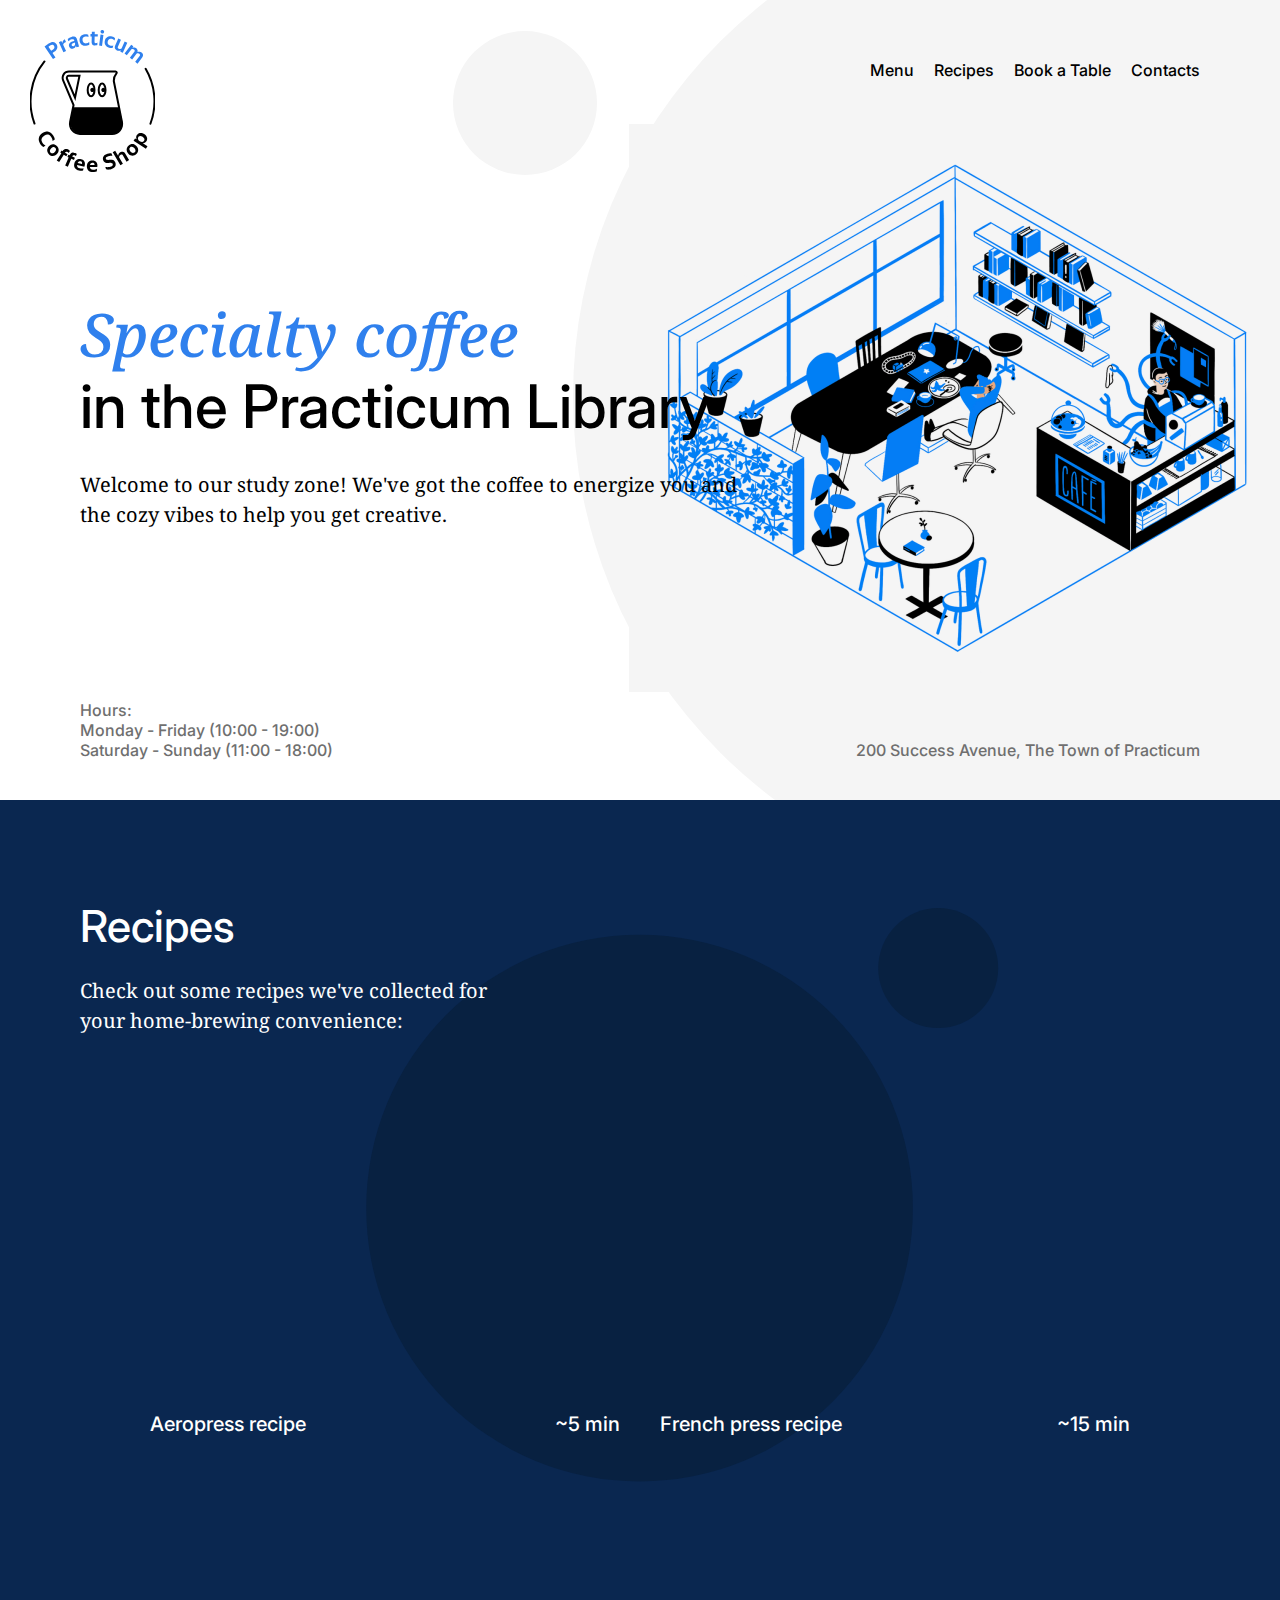
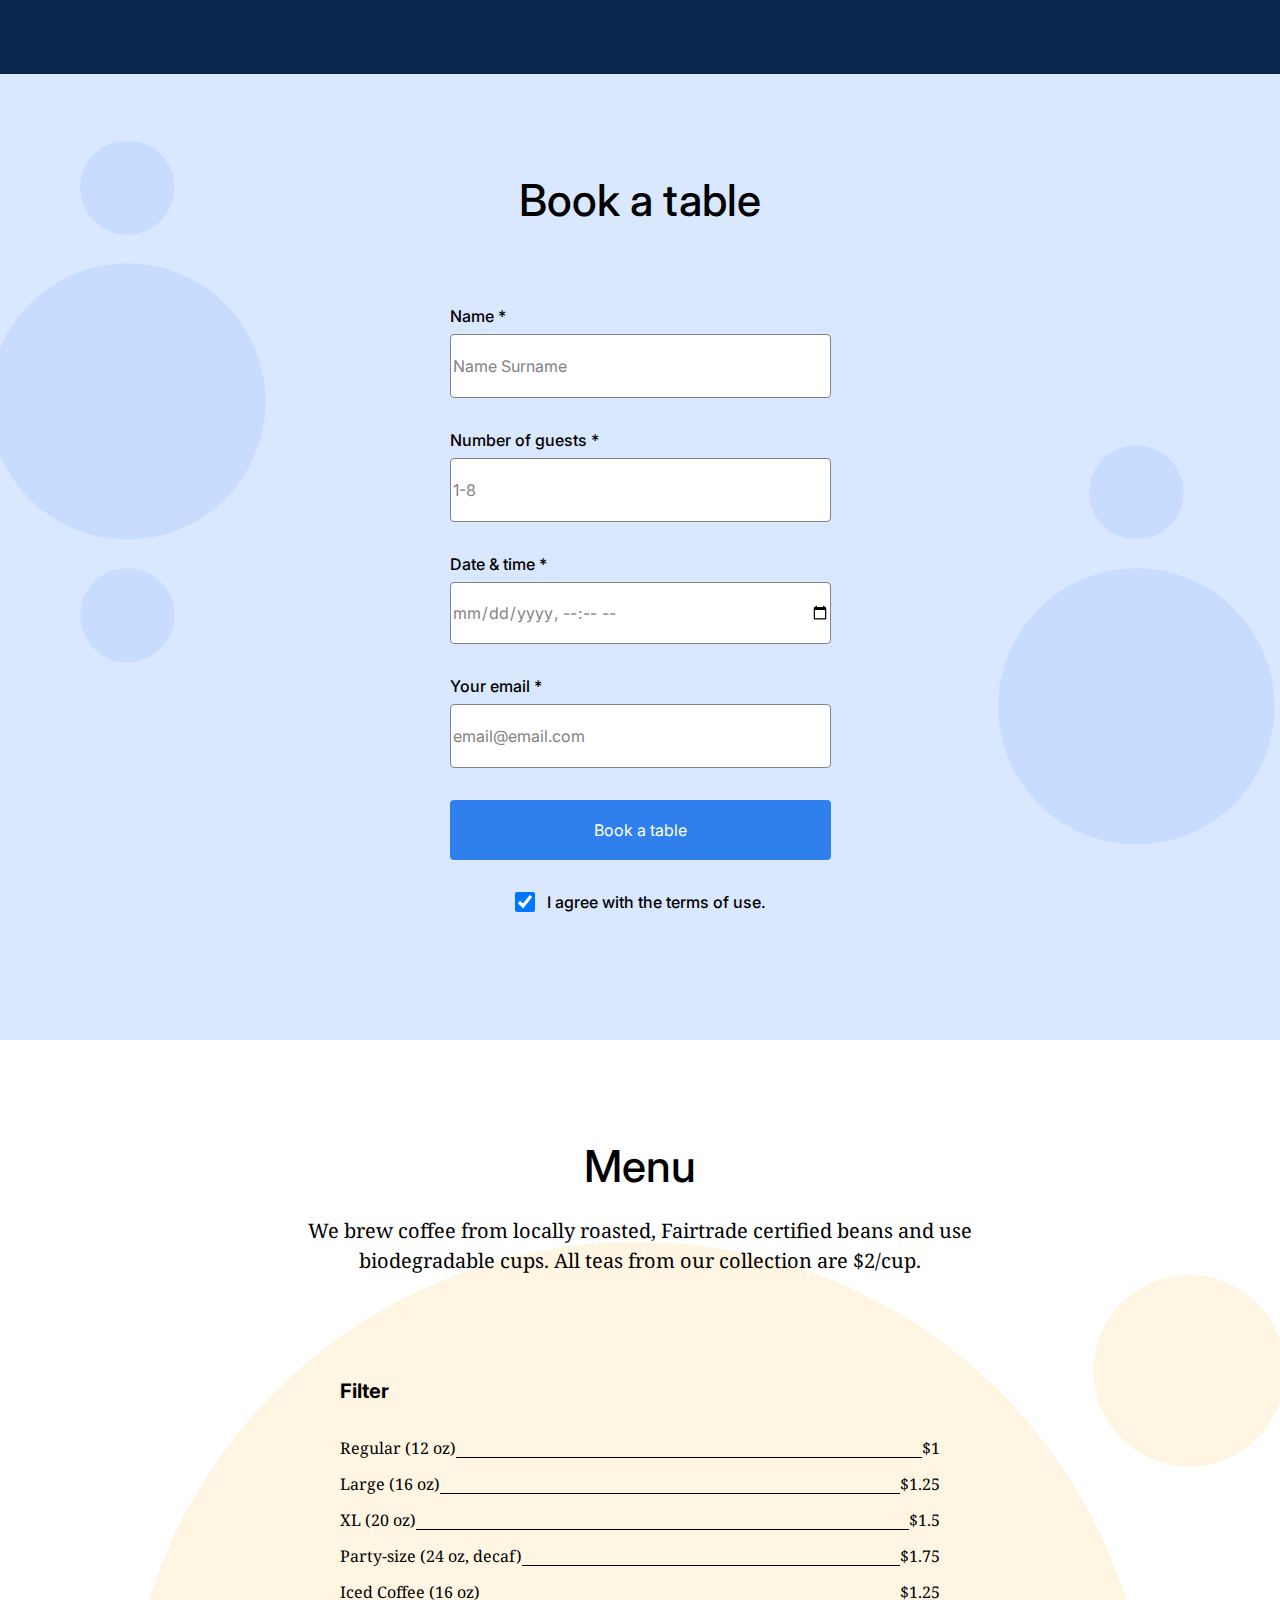
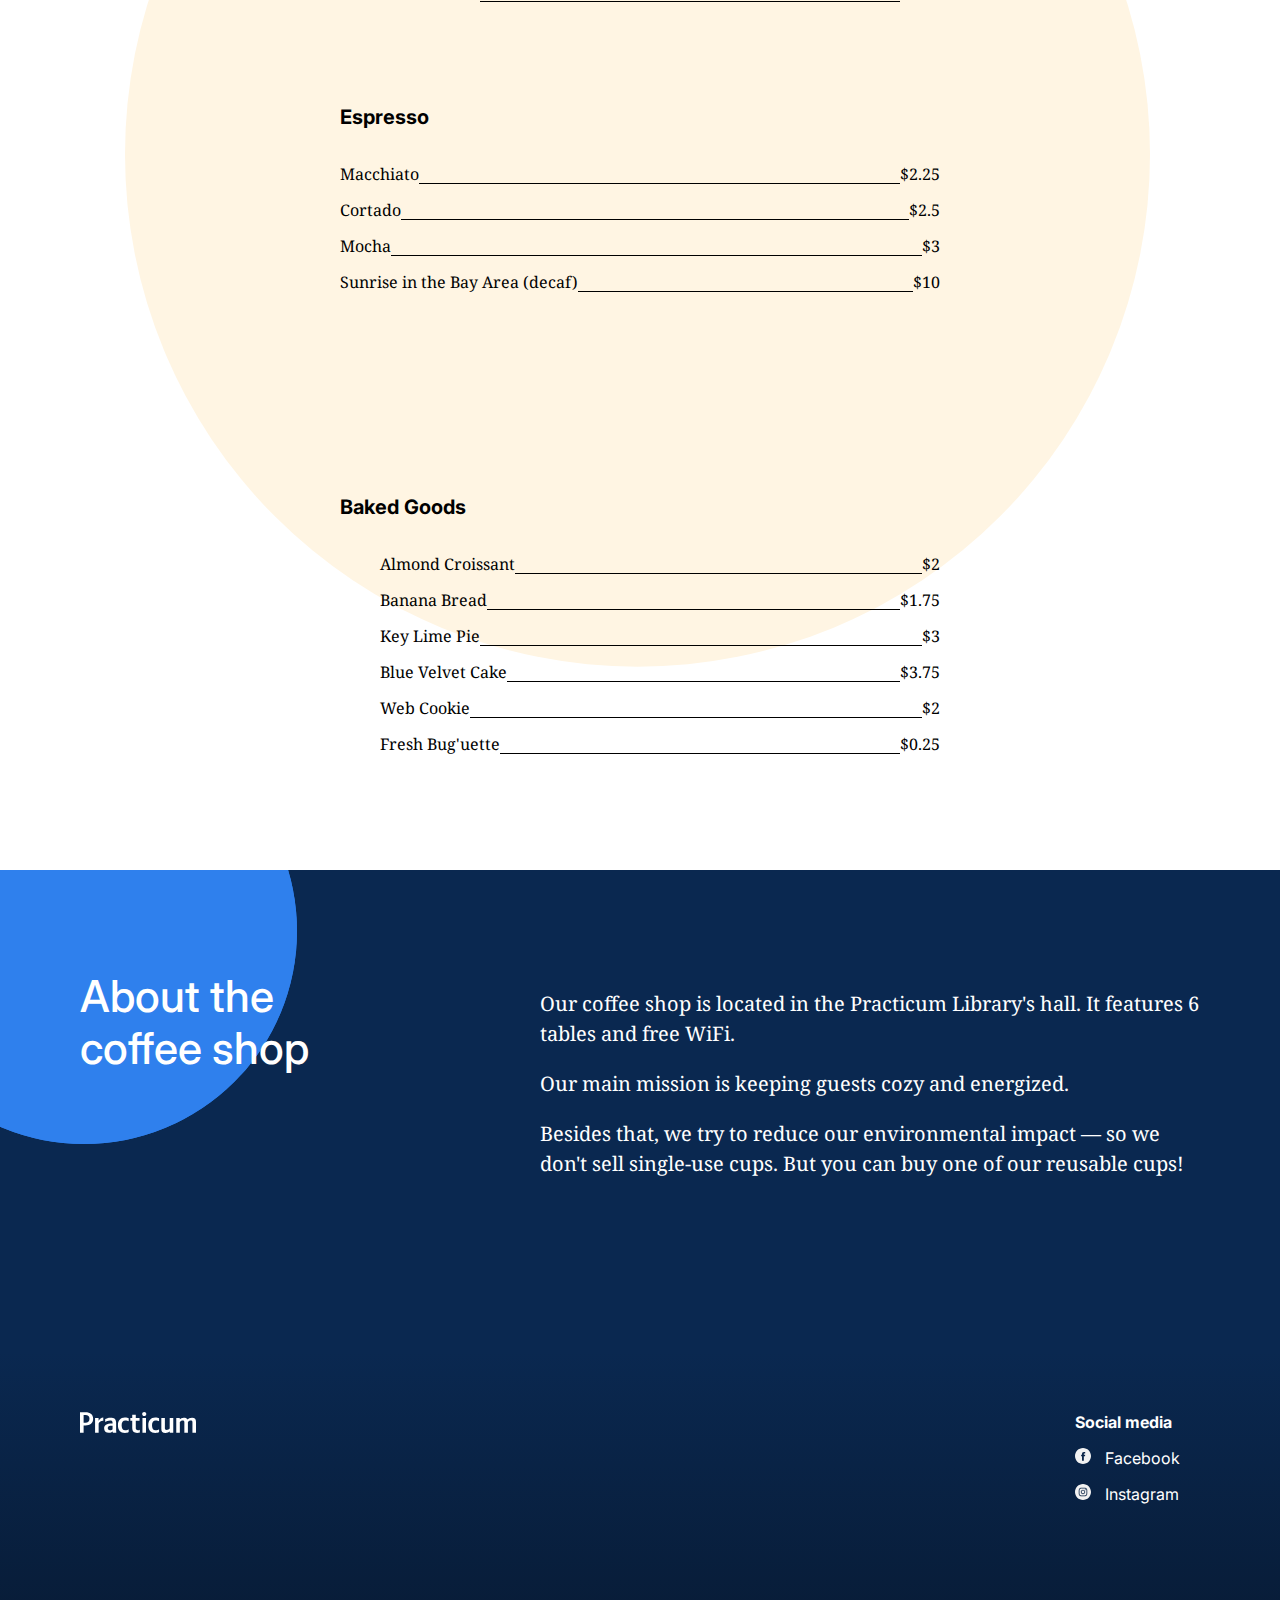
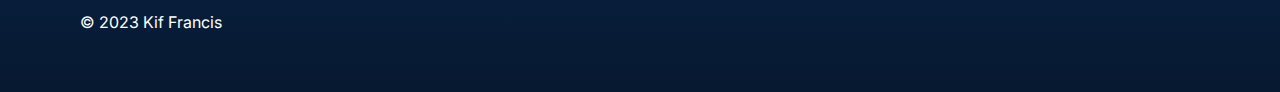
==== commit ee261112: "Remove max-block-size and min-block-size and replace with padding" ====
--- a/index.html
+++ b/index.html
@@ -163,7 +163,7 @@
 
         <section class="menu" id="menu">
           <h2 class="menu__title">Menu</h2>
-          <p class="menu__subtitle menu__titles">
+          <p class="menu__subtitle">
             We brew coffee from locally roasted, Fairtrade certified beans and
             use biodegradable cups. All teas from our collection are $2/cup.
           </p>
@@ -197,7 +197,7 @@
             </div>
             <div class="card">
               <h3 class="card__title">Espresso</h3>
-              <ul>
+              <ul class="card__list">
                 <li class="card__list-item">
                   Macchiato<span class="card__list-divider"></span>
                   $2.25
@@ -280,7 +280,7 @@
             class="footer__logo"
             alt="Practicum footer logo"
           />
-          <div>
+          <div class="footer__social">
             <h4 class="footer__social-heading">Social media</h4>
             <ul class="footer__list">
               <li class="footer__list-item">
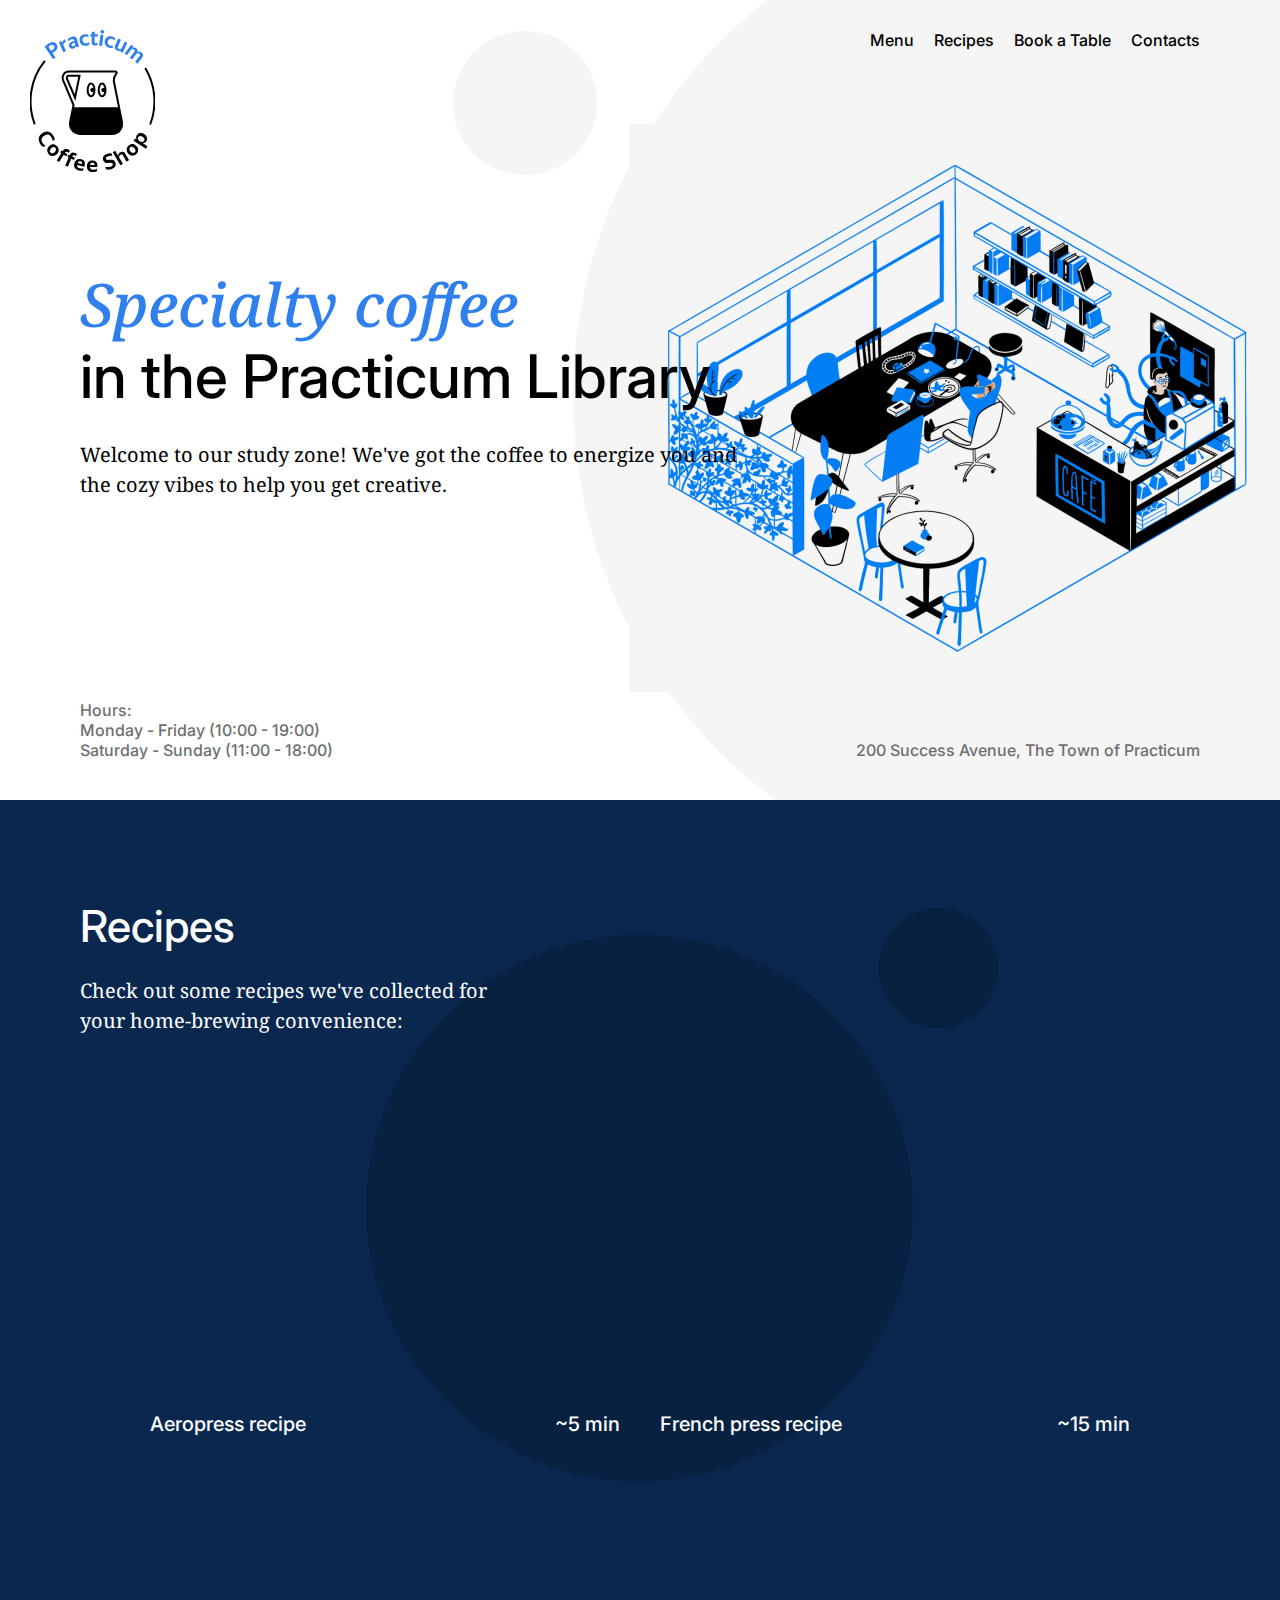
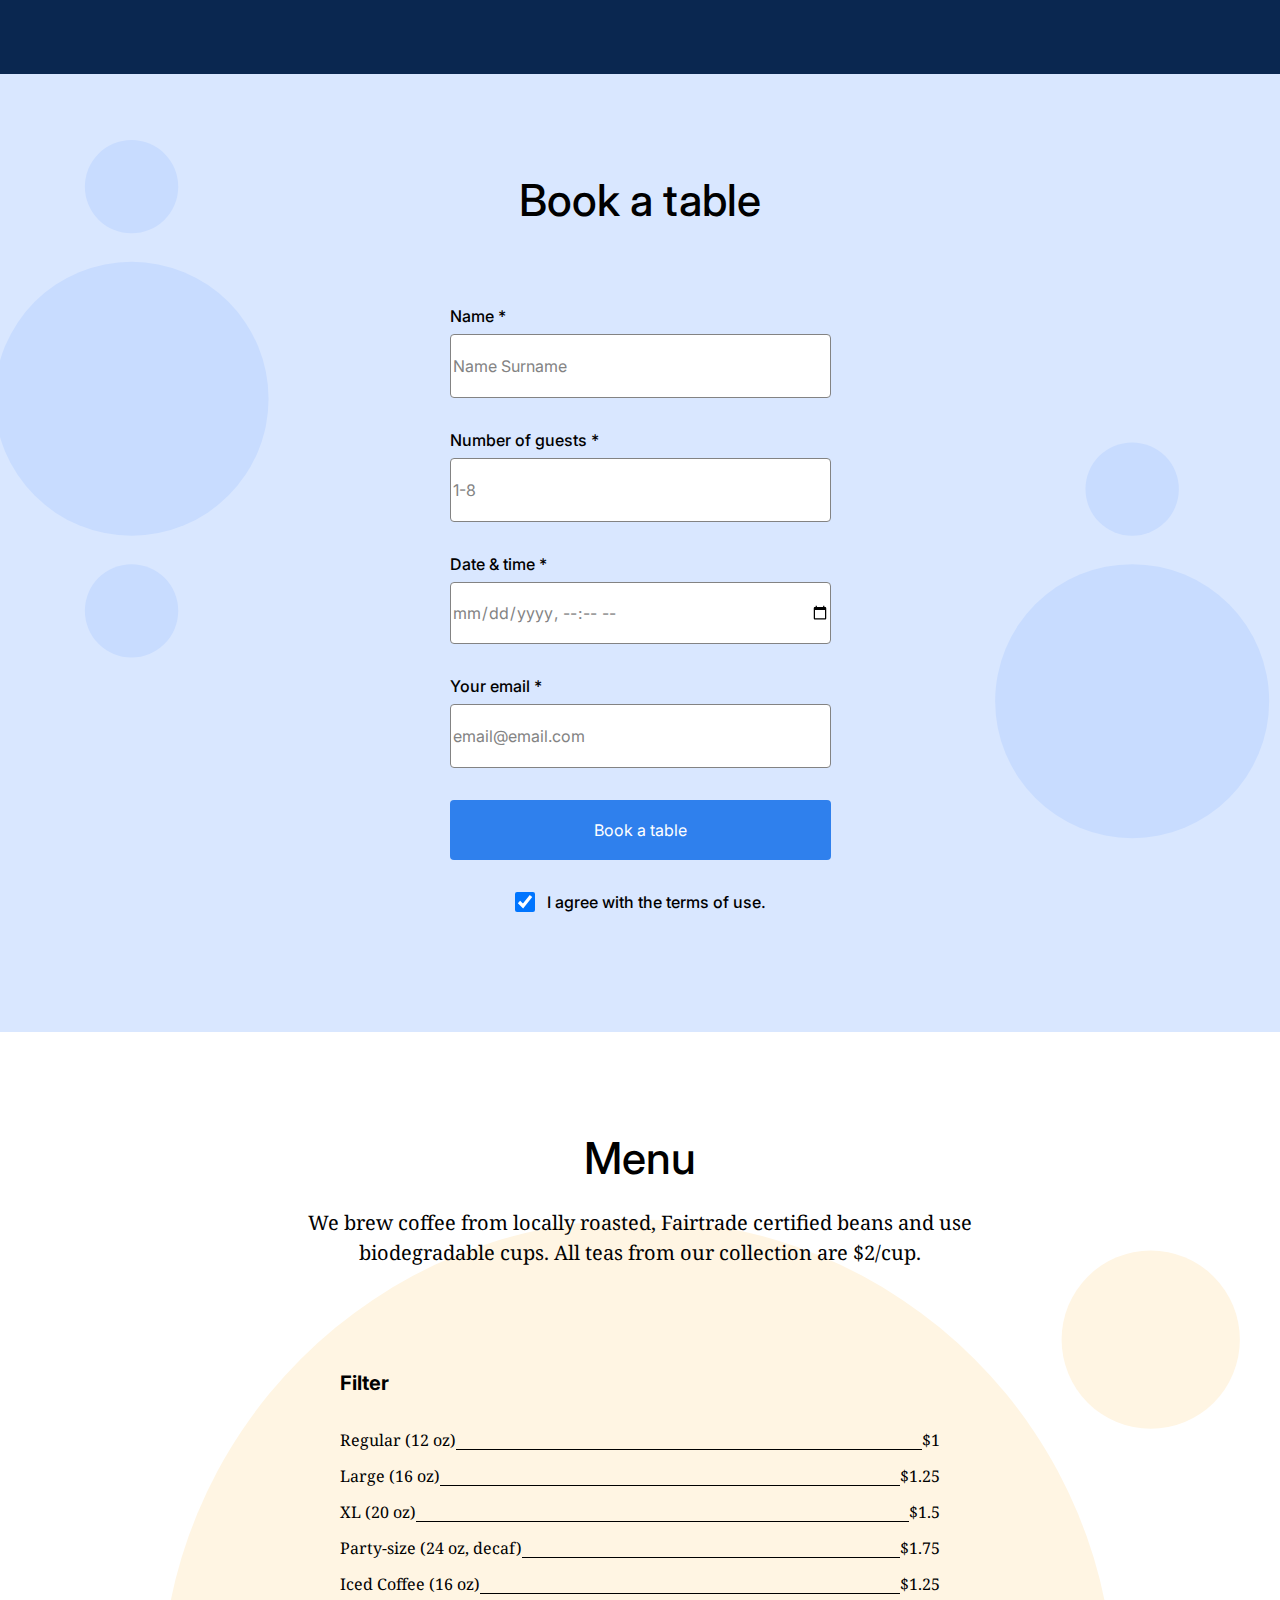
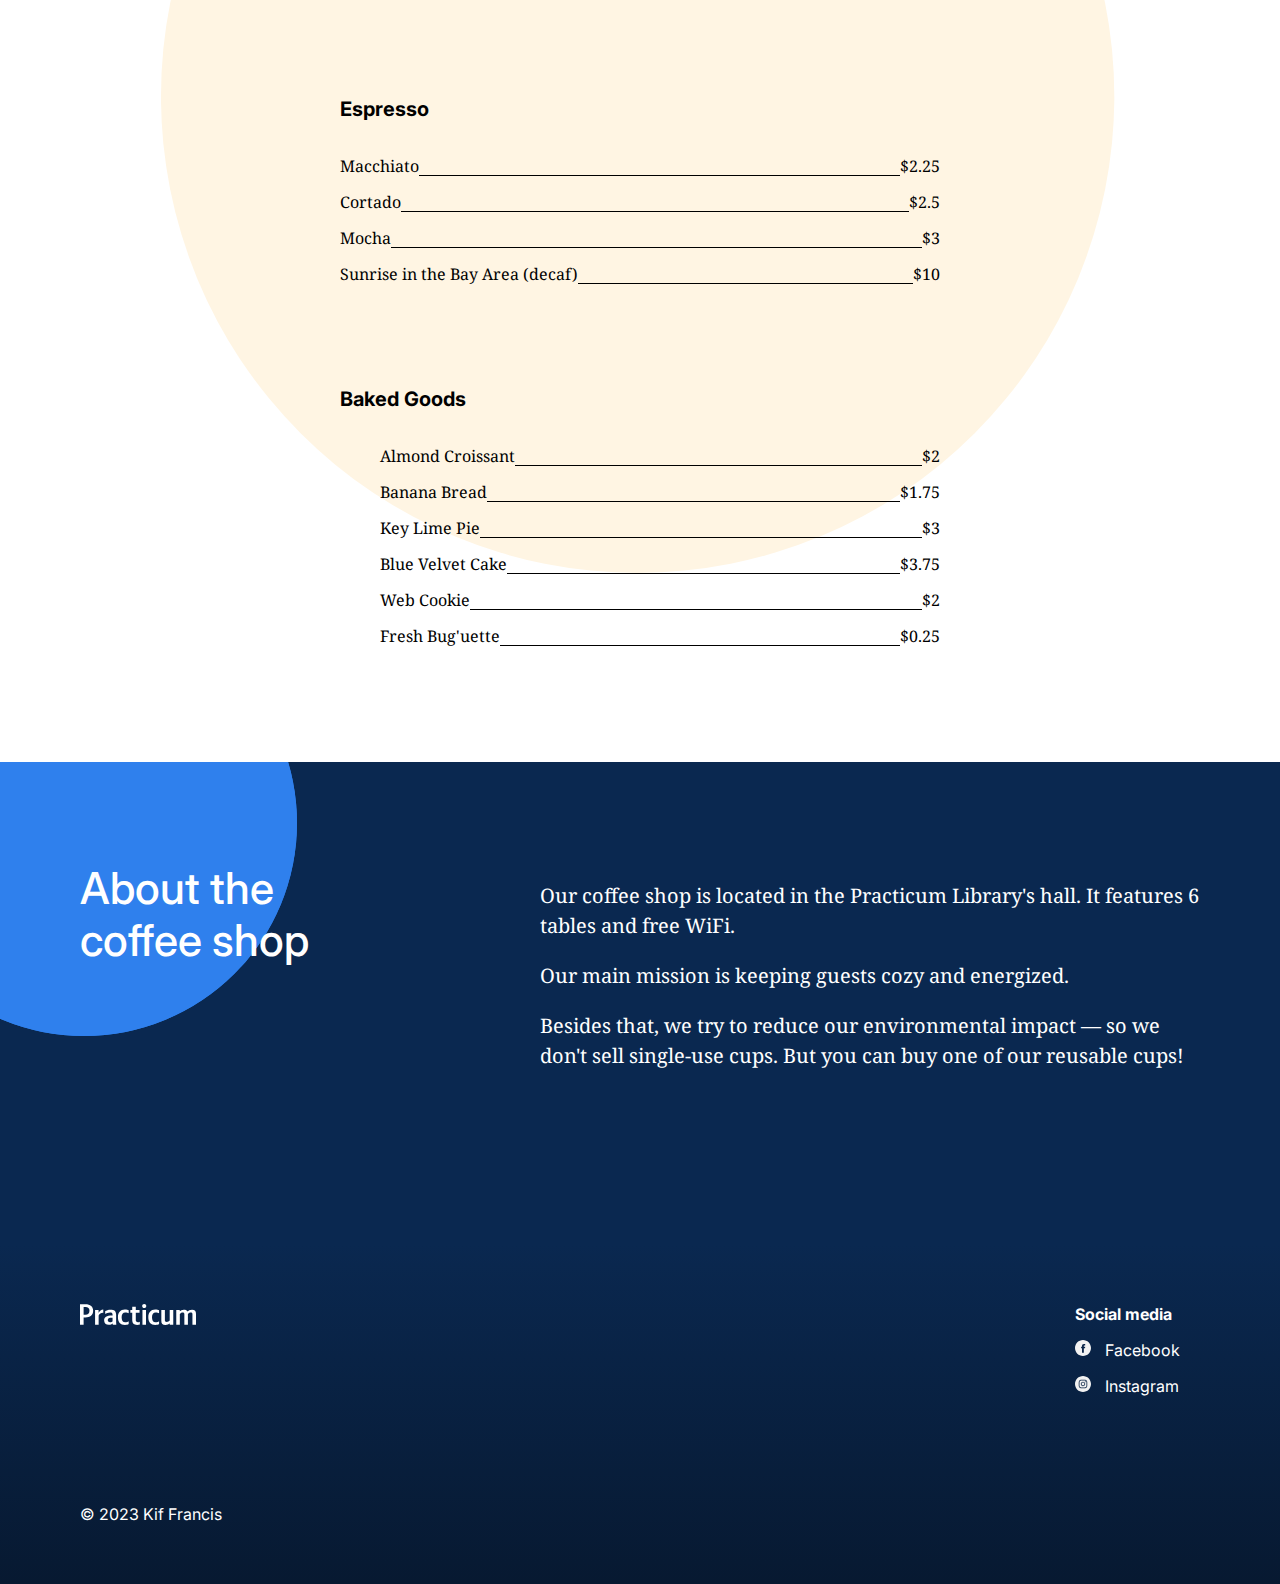
==== commit 23d903b5: "Correct spacing around navigational bar" ====
--- a/index.html
+++ b/index.html
@@ -220,7 +220,7 @@
             </div>
             <div class="card">
               <h3 class="card__title">Baked Goods</h3>
-              <ul>
+              <ul div="card__list">
                 <li class="card__list-item">
                   Almond Croissant <span class="card__list-divider"></span>
                   $2
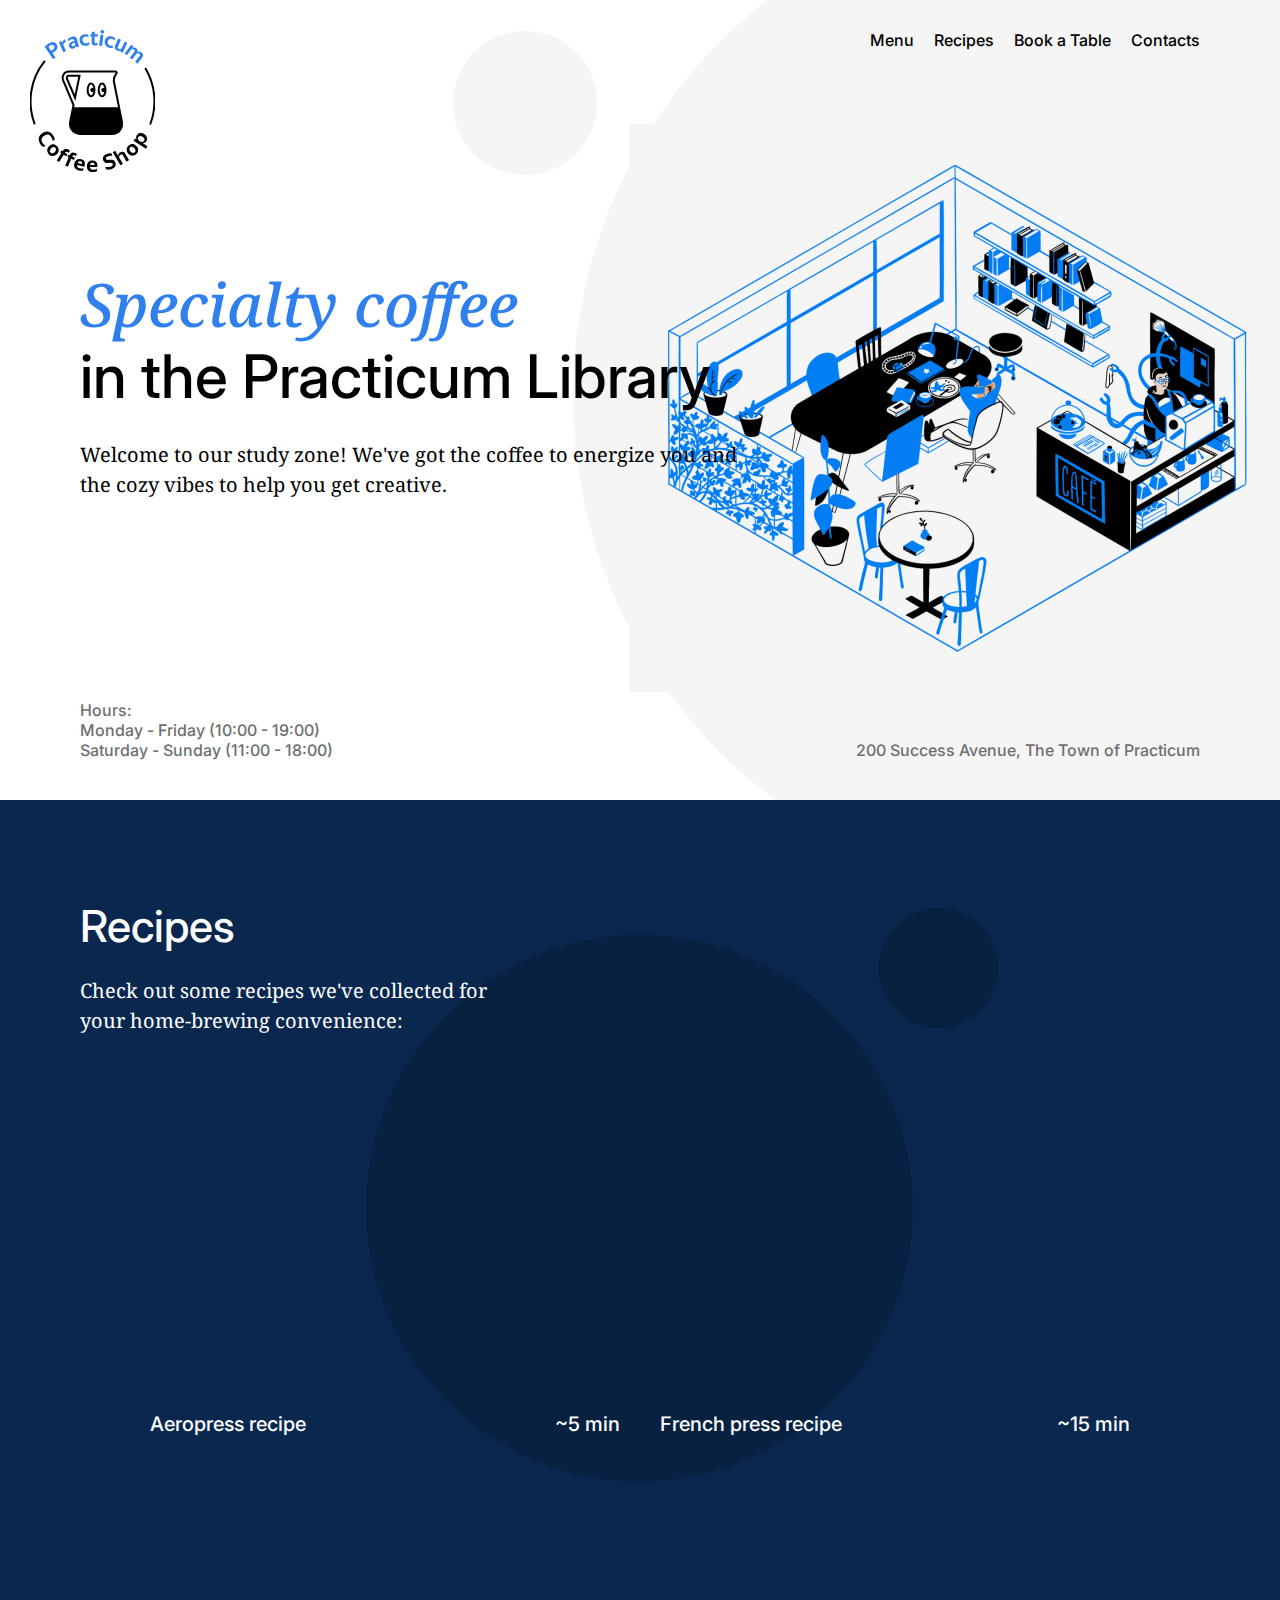
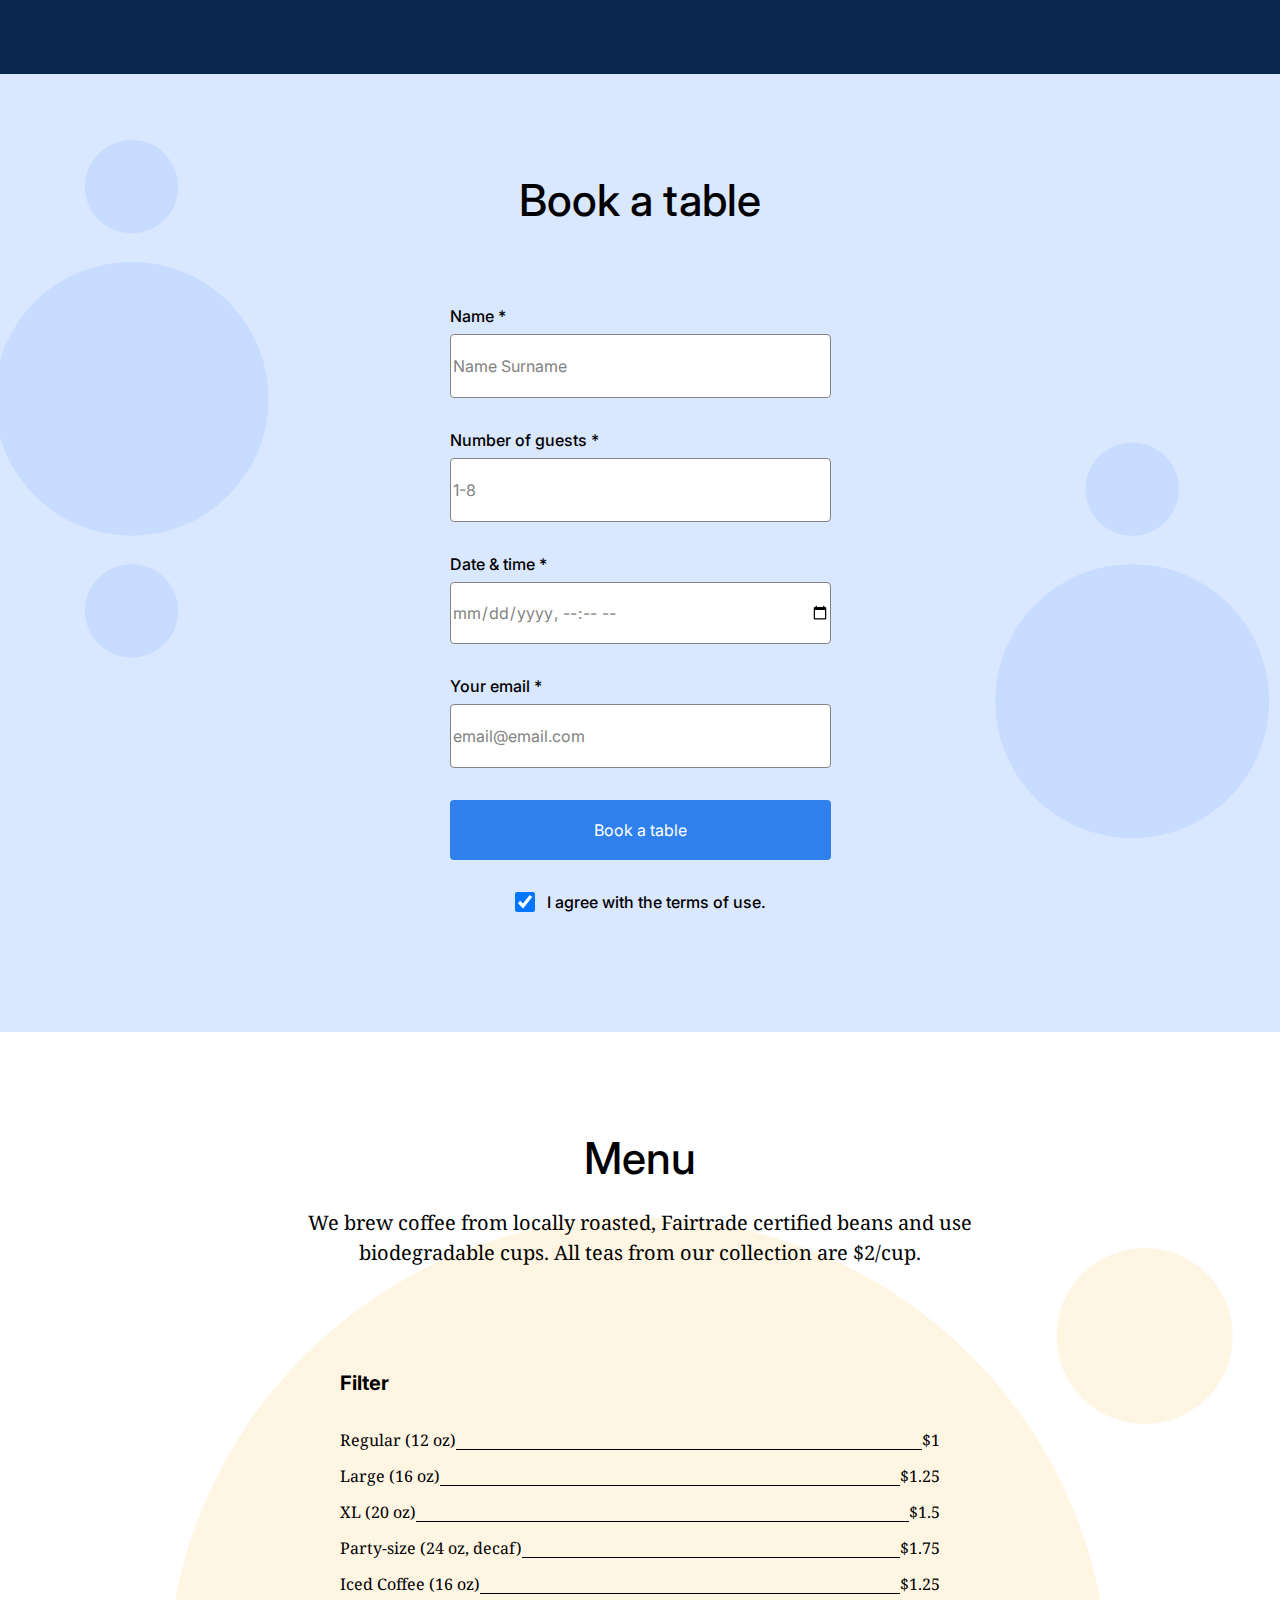
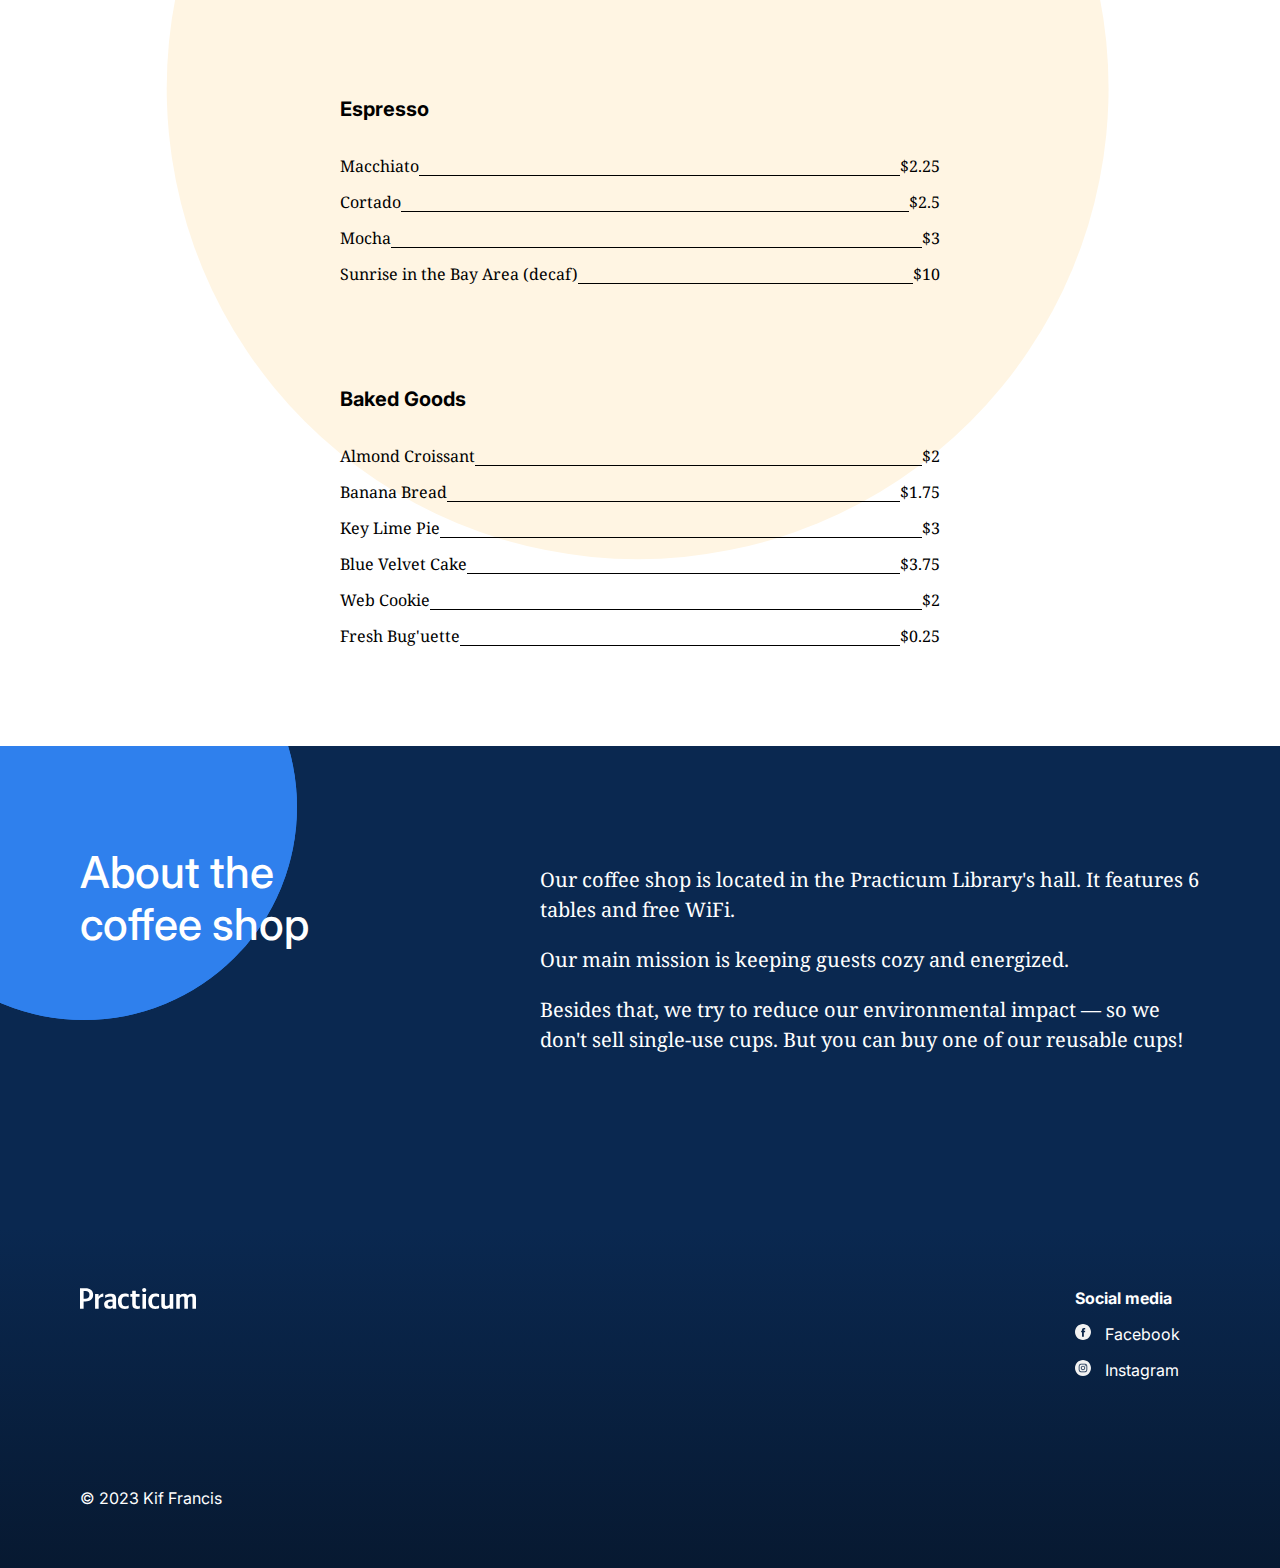
==== commit f02dcecb: "Corrected typo to make w3c valid" ====
--- a/index.html
+++ b/index.html
@@ -220,7 +220,7 @@
             </div>
             <div class="card">
               <h3 class="card__title">Baked Goods</h3>
-              <ul div="card__list">
+              <ul class="card__list">
                 <li class="card__list-item">
                   Almond Croissant <span class="card__list-divider"></span>
                   $2
